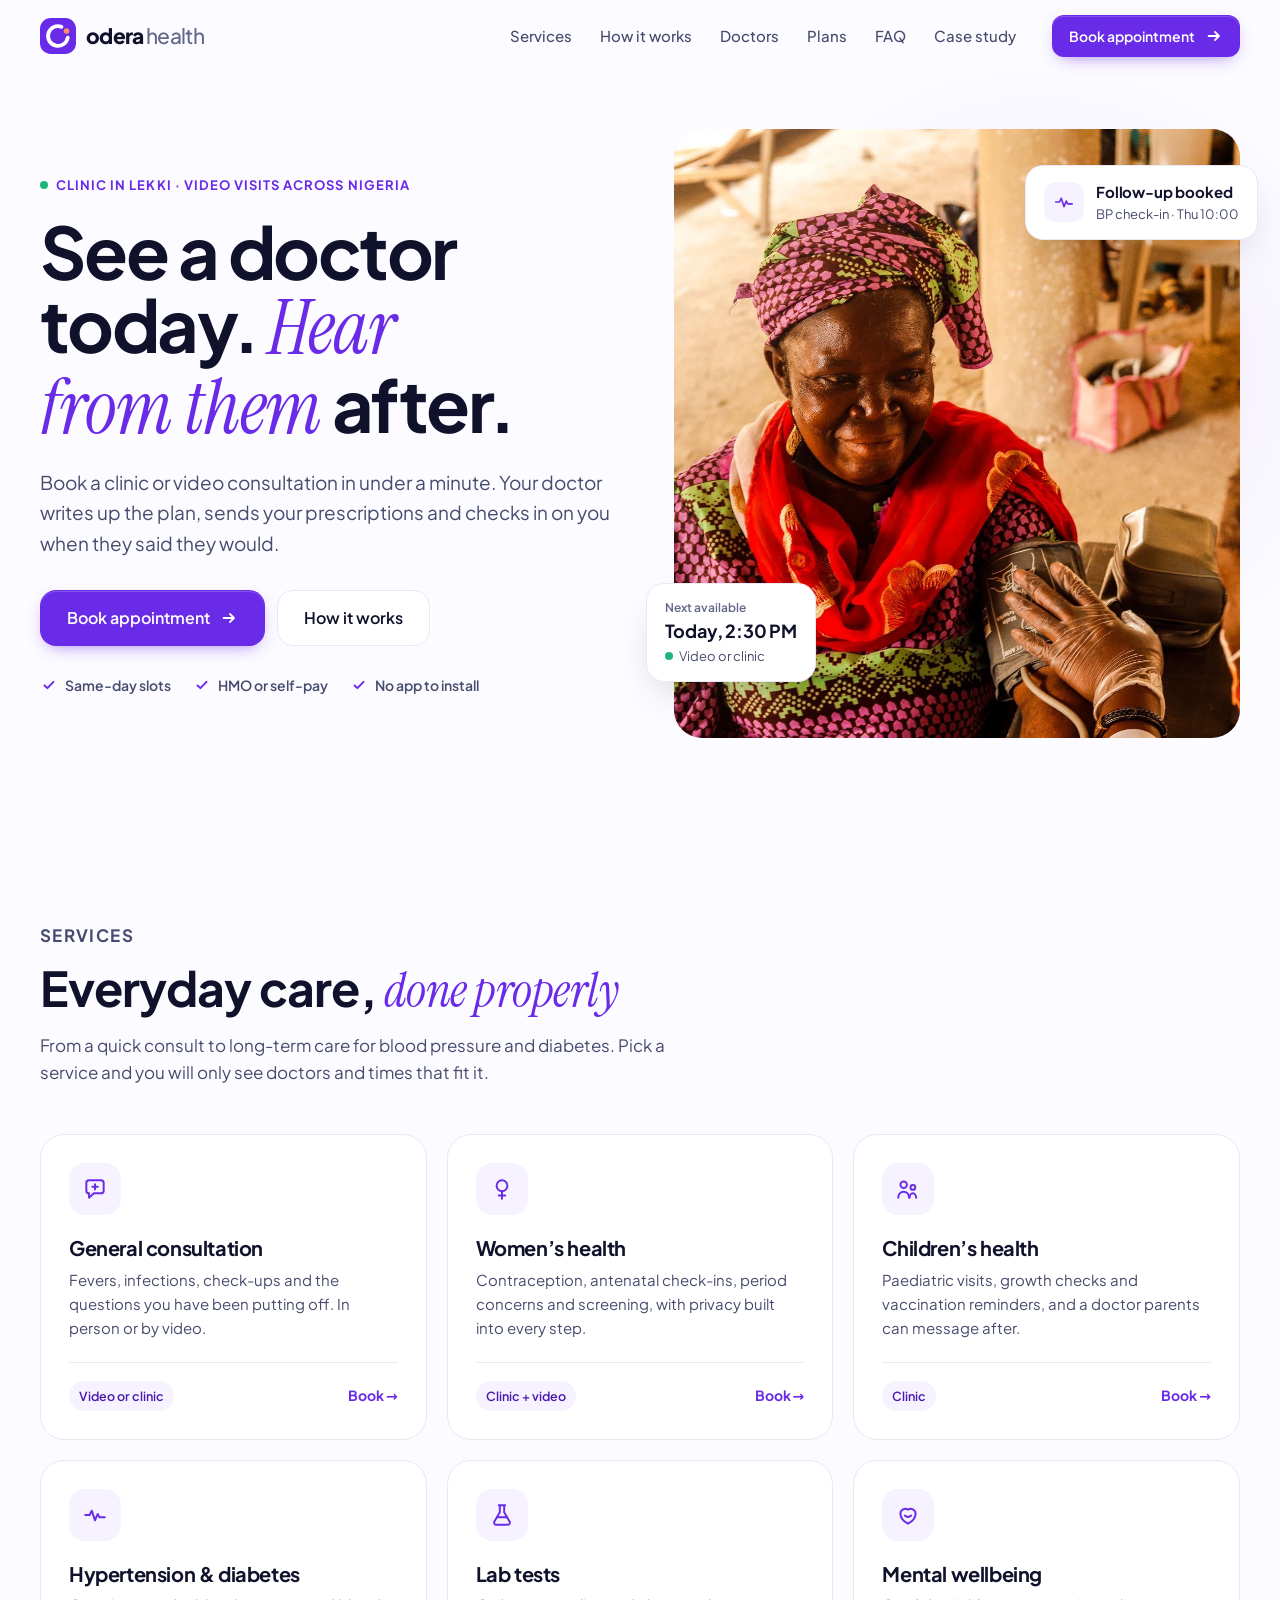
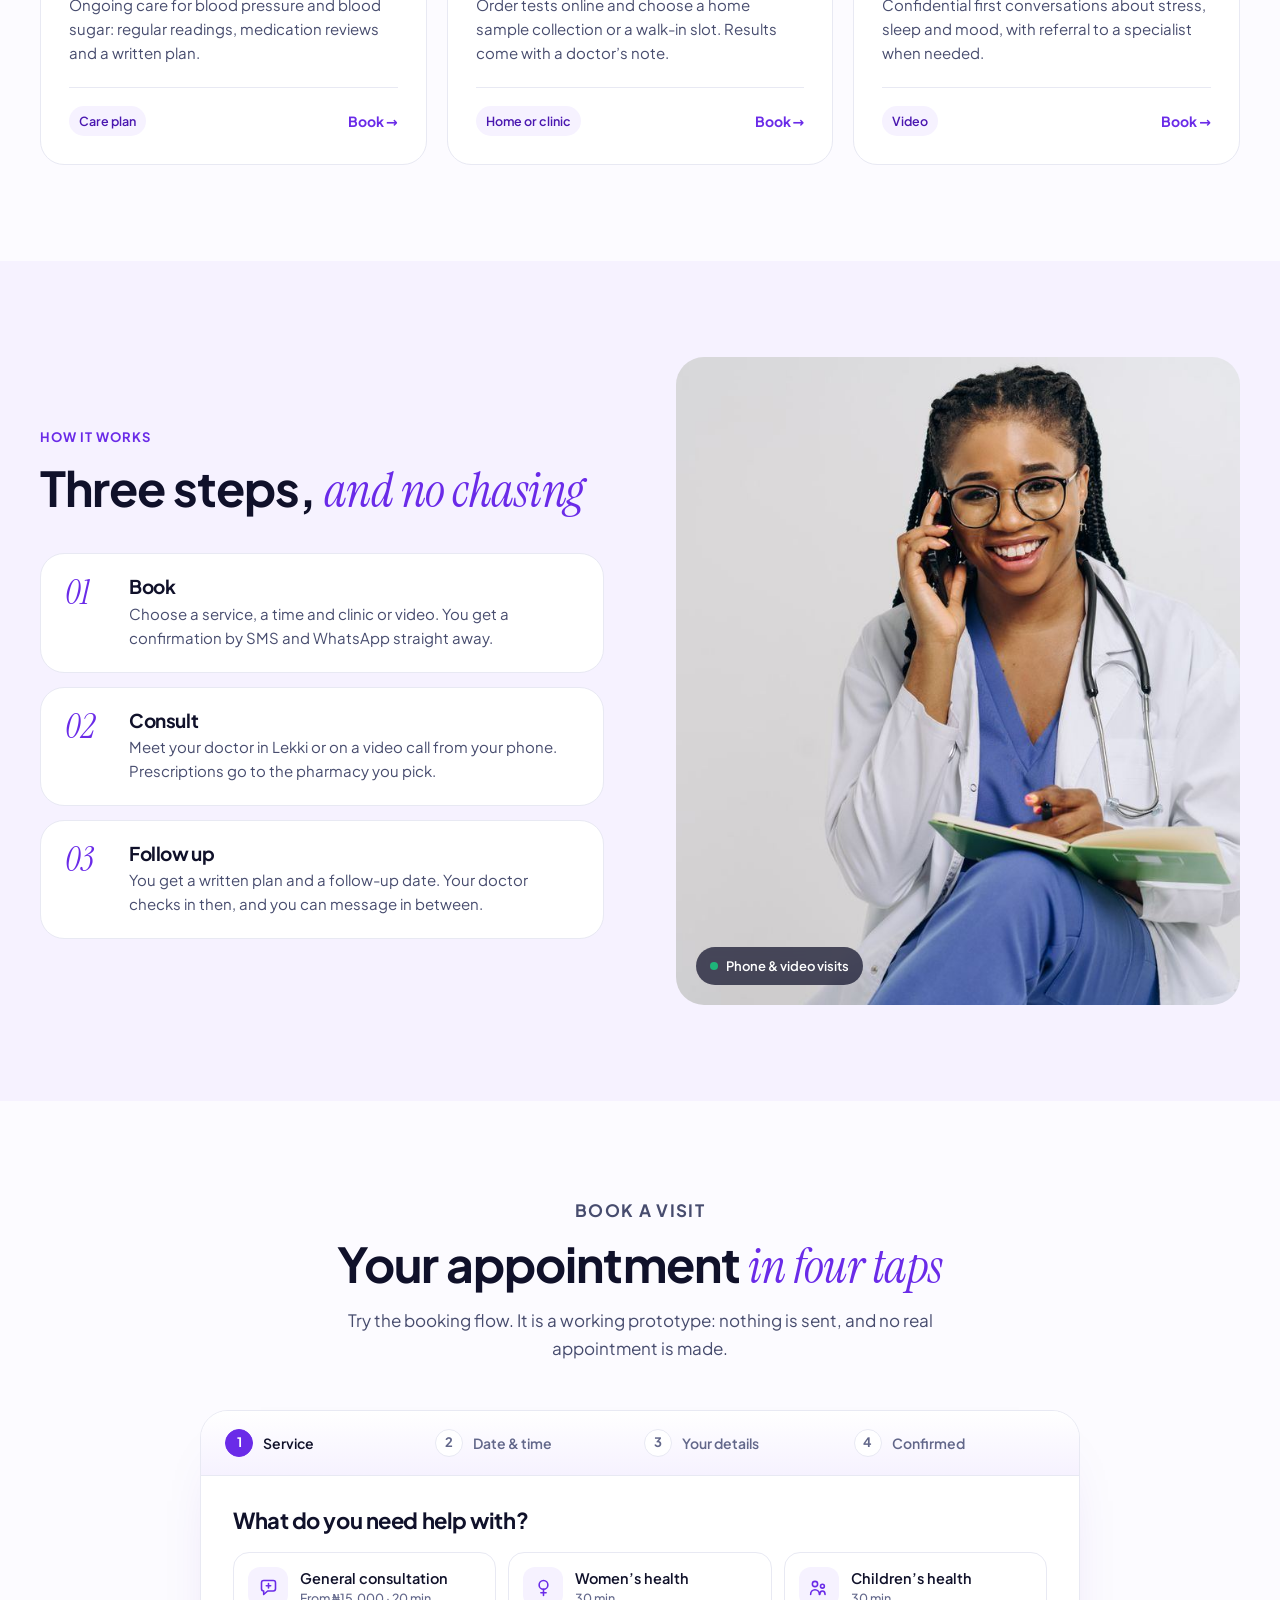
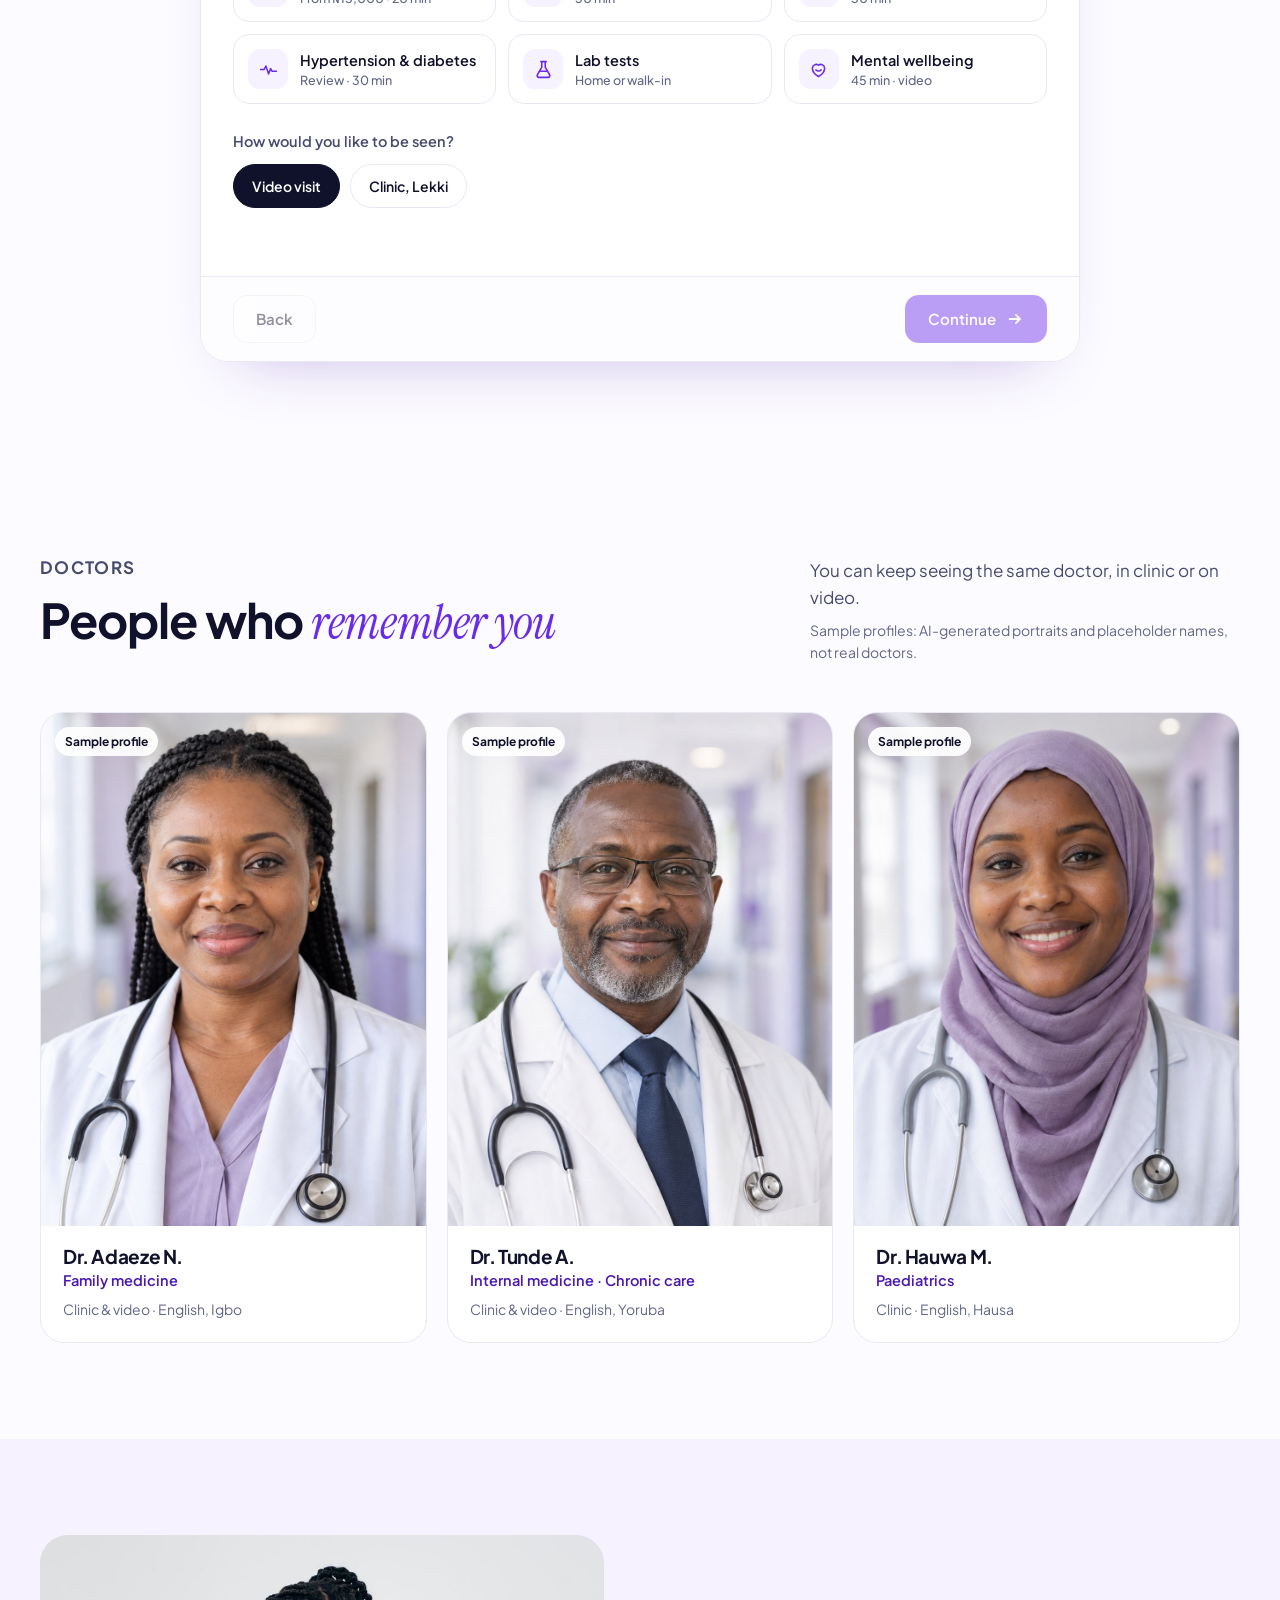
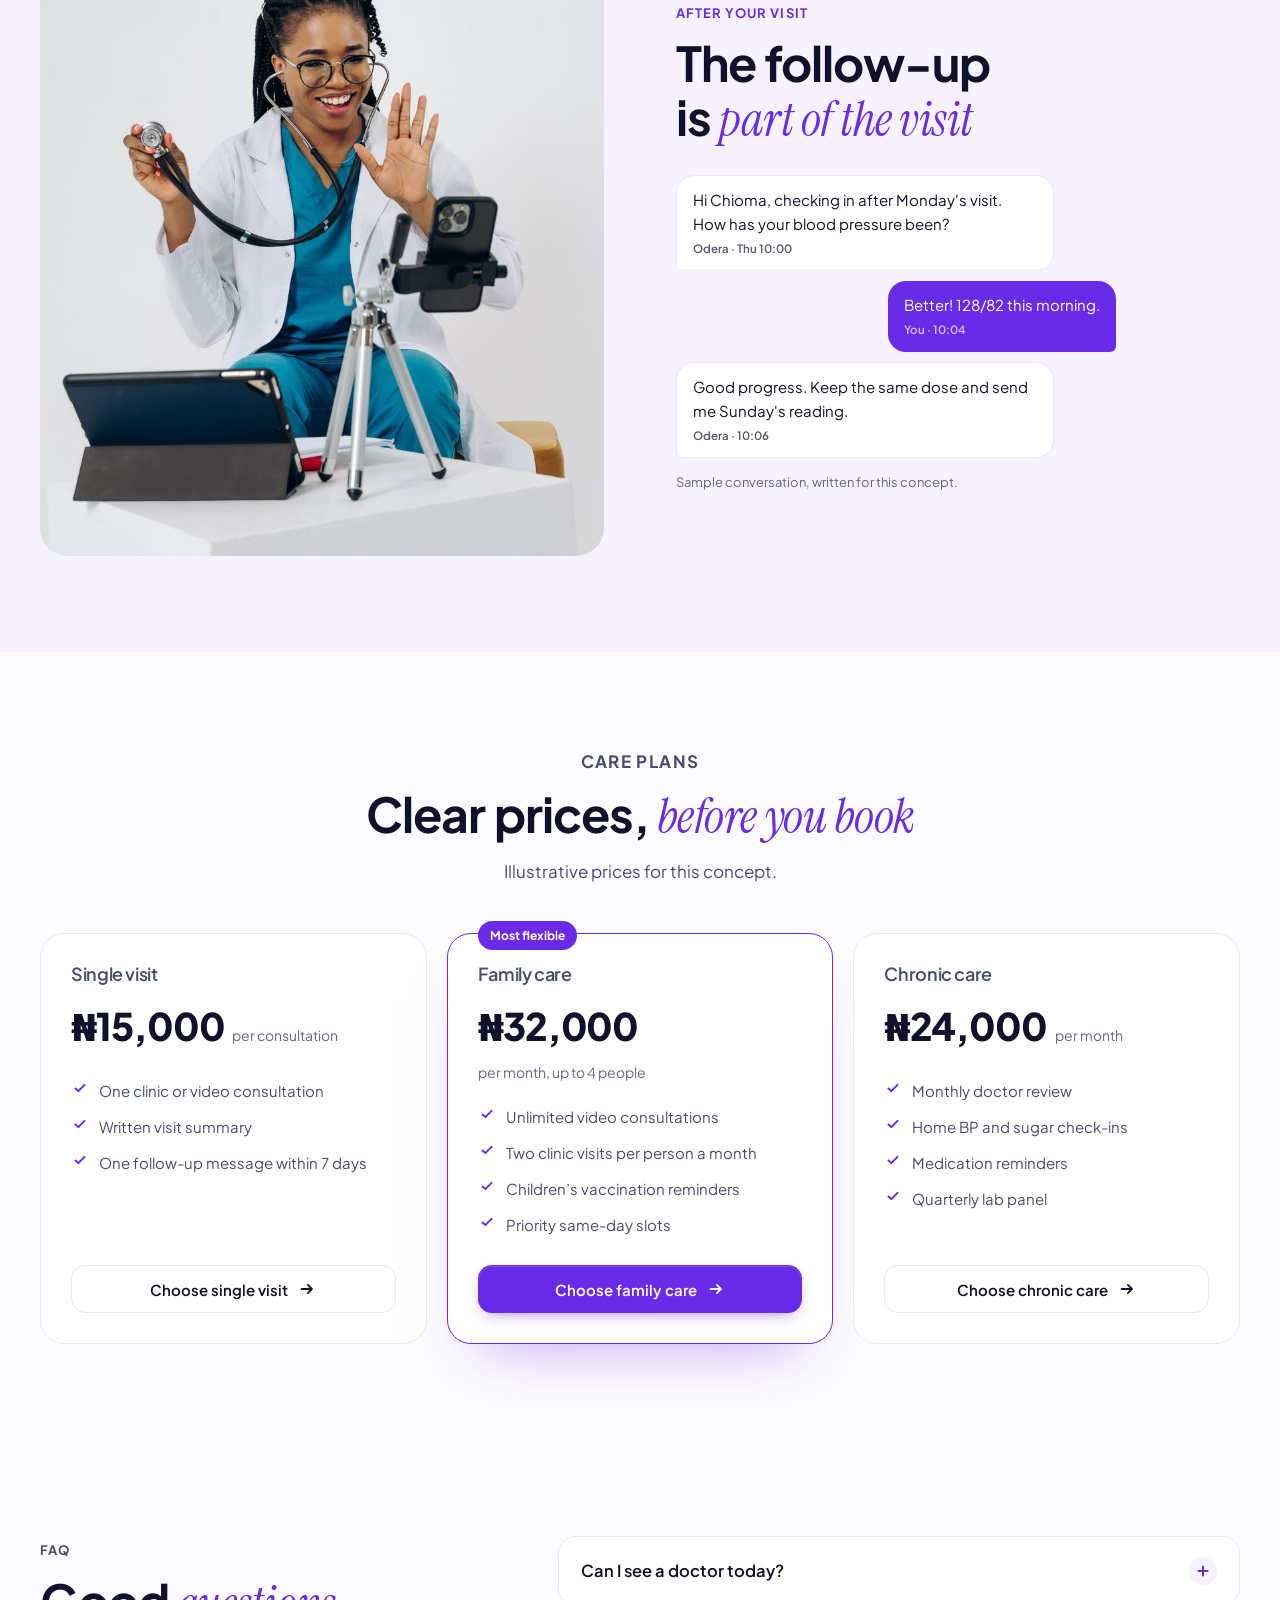
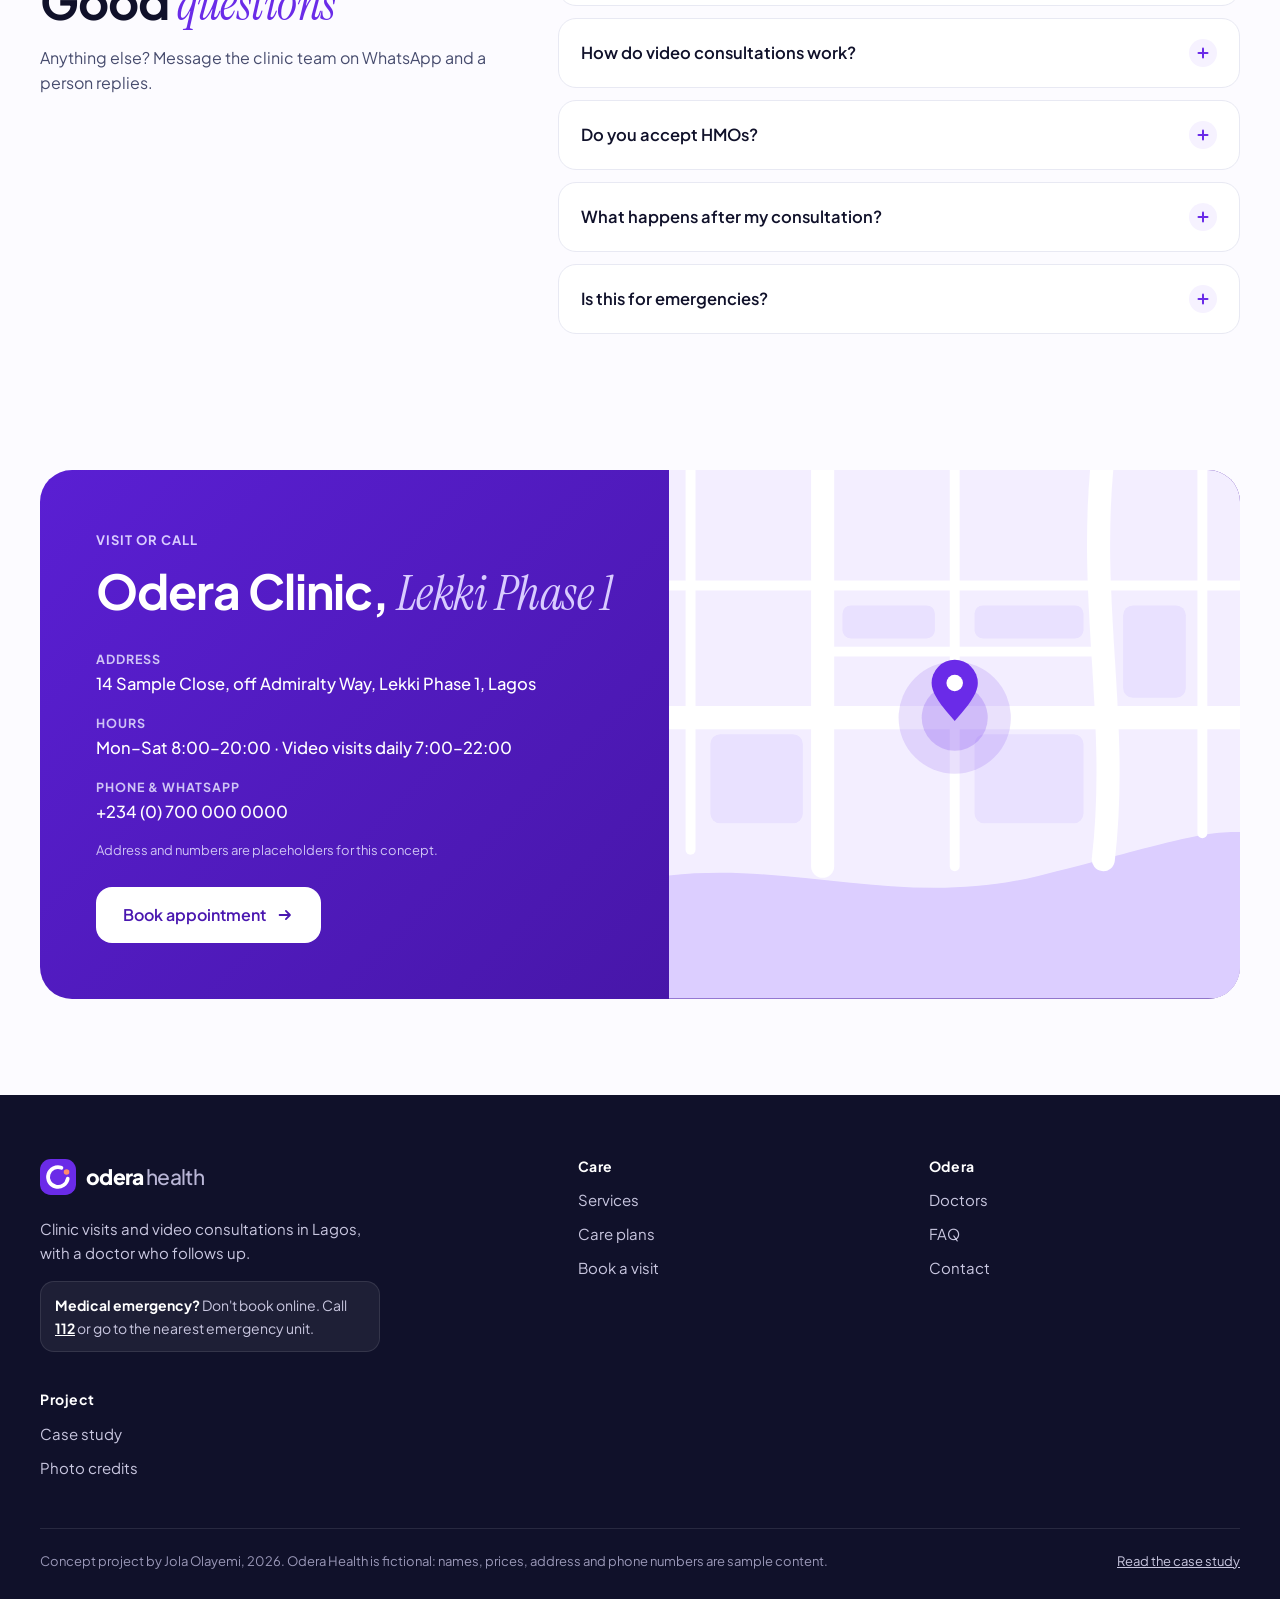
==== index.html @ 5d1dc77e "Add Odera Health concept site and case study" ====
<!doctype html>
<html lang="en-NG">
<head>
<meta charset="utf-8">
<meta name="viewport" content="width=device-width, initial-scale=1">
<title>Odera Health · Clinic and video care in Lagos · Concept by Jola Olayemi</title>
<meta name="description" content="Odera Health is a concept website by Jola Olayemi: a Lagos clinic and telehealth service with online booking, care plans and follow-up.">
<meta name="theme-color" content="#6A2BE8">
<link rel="icon" href="favicon.svg" type="image/svg+xml">
<link rel="preload" href="assets/fonts/PlusJakartaSans-normal-400_800.woff2" as="font" type="font/woff2" crossorigin>
<link rel="stylesheet" href="assets/styles.css?v=5">
<script src="assets/app.js?v=3"></script>
</head>
<body>
<a class="skip" href="#main">Skip to content</a>
<header class="site-header" id="top">
  <div class="wrap nav">
    <a class="brand " href="index.html#top" aria-label="Odera Health home"><svg class="mark" viewBox="0 0 40 40" aria-hidden="true"><rect width="40" height="40" rx="12" fill="#6A2BE8"/><path d="M23.8 9.7A11 11 0 1 0 30.8 21.9" fill="none" stroke="#fff" stroke-width="4.2" stroke-linecap="round"/><circle cx="29.5" cy="14.4" r="3.1" fill="#FF8A6B"/></svg><span class="word">odera<span>health</span></span></a>
    <nav aria-label="Main">
      <ul class="nav-links" id="navLinks">
        <li><a href="index.html#services">Services</a></li>
        <li><a href="index.html#how">How it works</a></li>
        <li><a href="index.html#team">Doctors</a></li>
        <li><a href="index.html#plans">Plans</a></li>
        <li><a href="index.html#faq">FAQ</a></li>
        <li><a href="case-study.html">Case study</a></li>
      </ul>
    </nav>
    <a class="btn btn-primary btn-sm nav-cta" href="index.html#book"><span>Book appointment</span><svg class="arr" viewBox="0 0 20 20" aria-hidden="true"><path d="M4 10h11m-4-4.5L15.5 10 11 14.5" fill="none" stroke="currentColor" stroke-width="2" stroke-linecap="round" stroke-linejoin="round"/></svg></a>
    <button class="menu-btn" id="menuBtn" aria-expanded="false" aria-controls="navLinks" aria-label="Open menu"><span></span><span></span></button>
  </div>
</header>
<main id="main">
<section class="hero">
  <div class="wrap hero-grid">
    <div class="hero-copy">
      <p class="eyebrow reveal"><span class="pulse" aria-hidden="true"></span> Clinic in Lekki · Video visits across Nigeria</p>
      <h1 class="reveal" style="--d:80ms">See a doctor today. <em>Hear from them</em> after.</h1>
      <p class="lede reveal" style="--d:160ms">Book a clinic or video consultation in under a minute. Your doctor writes up the plan, sends your prescriptions and checks in on you when they said they would.</p>
      <div class="hero-ctas reveal" style="--d:240ms">
        <a class="btn btn-primary btn-lg" href="#book"><span>Book appointment</span><svg class="arr" viewBox="0 0 20 20" aria-hidden="true"><path d="M4 10h11m-4-4.5L15.5 10 11 14.5" fill="none" stroke="currentColor" stroke-width="2" stroke-linecap="round" stroke-linejoin="round"/></svg></a>
        <a class="btn btn-ghost btn-lg" href="#how"><span>How it works</span></a>
      </div>
      <ul class="hero-points reveal" style="--d:320ms">
        <li><svg viewBox="0 0 20 20" aria-hidden="true"><path d="M5 10.5l3.2 3L15 6.5" fill="none" stroke="currentColor" stroke-width="2.2" stroke-linecap="round" stroke-linejoin="round"/></svg>Same-day slots</li><li><svg viewBox="0 0 20 20" aria-hidden="true"><path d="M5 10.5l3.2 3L15 6.5" fill="none" stroke="currentColor" stroke-width="2.2" stroke-linecap="round" stroke-linejoin="round"/></svg>HMO or self-pay</li><li><svg viewBox="0 0 20 20" aria-hidden="true"><path d="M5 10.5l3.2 3L15 6.5" fill="none" stroke="currentColor" stroke-width="2.2" stroke-linecap="round" stroke-linejoin="round"/></svg>No app to install</li>
      </ul>
    </div>
    <div class="hero-media reveal" style="--d:120ms">
      <div class="hero-photo"><img src="assets/img/hero.jpg" alt="A doctor measuring an older woman's blood pressure at a clinic" width="1800" height="1198" fetchpriority="high"></div>
      <div class="float-card fc-slot" aria-hidden="true">
        <p class="fc-label">Next available</p>
        <p class="fc-title">Today, 2:30 PM</p>
        <p class="fc-sub"><span class="live"></span>Video or clinic</p>
      </div>
      <div class="float-card fc-follow" aria-hidden="true">
        <div class="fc-ic"><svg class="ic" viewBox="0 0 24 24" aria-hidden="true"><g fill="none" stroke="currentColor" stroke-width="1.8" stroke-linecap="round" stroke-linejoin="round"><path d="M3 12h4l2-4 3 9 2.5-6 1.5 3H21"/></g></svg></div>
        <div><p class="fc-title sm">Follow-up booked</p><p class="fc-sub">BP check-in · Thu 10:00</p></div>
      </div>
    </div>
  </div>
</section>

<section class="section" id="services" aria-labelledby="svc-h">
  <div class="wrap">
    <div class="sec-head">
      <p class="eyebrow reveal">Services</p>
      <h2 id="svc-h" class="reveal">Everyday care, <em>done properly</em></h2>
      <p class="reveal">From a quick consult to long-term care for blood pressure and diabetes. Pick a service and you will only see doctors and times that fit it.</p>
    </div>
    <div class="svc-grid"><article class="svc reveal" style="--d:0ms">
  <div class="svc-ic"><svg class="ic" viewBox="0 0 24 24" aria-hidden="true"><g fill="none" stroke="currentColor" stroke-width="1.8" stroke-linecap="round" stroke-linejoin="round"><path d="M4 6.5A2.5 2.5 0 0 1 6.5 4h11A2.5 2.5 0 0 1 20 6.5v7a2.5 2.5 0 0 1-2.5 2.5H11l-4.5 4v-4h0A2.5 2.5 0 0 1 4 13.5z"/><path d="M12 7.5v5M9.5 10h5"/></g></svg></div>
  <h3>General consultation</h3><p>Fevers, infections, check-ups and the questions you have been putting off. In person or by video.</p>
  <div class="svc-foot"><span class="chip">Video or clinic</span><a href="#book" class="svc-link" data-service="General consultation">Book <span aria-hidden="true">→</span></a></div>
</article>
<article class="svc reveal" style="--d:60ms">
  <div class="svc-ic"><svg class="ic" viewBox="0 0 24 24" aria-hidden="true"><g fill="none" stroke="currentColor" stroke-width="1.8" stroke-linecap="round" stroke-linejoin="round"><circle cx="12" cy="9" r="5"/><path d="M12 14v7M9 18h6"/></g></svg></div>
  <h3>Women’s health</h3><p>Contraception, antenatal check-ins, period concerns and screening, with privacy built into every step.</p>
  <div class="svc-foot"><span class="chip">Clinic + video</span><a href="#book" class="svc-link" data-service="Women’s health">Book <span aria-hidden="true">→</span></a></div>
</article>
<article class="svc reveal" style="--d:120ms">
  <div class="svc-ic"><svg class="ic" viewBox="0 0 24 24" aria-hidden="true"><g fill="none" stroke="currentColor" stroke-width="1.8" stroke-linecap="round" stroke-linejoin="round"><circle cx="8" cy="8" r="3"/><circle cx="16.5" cy="10.5" r="2.2"/><path d="M3 20c0-3 2.2-5.5 5-5.5s5 2.5 5 5.5M13.5 20c0-2.2 1.3-4 3-4s3 1.8 3 4"/></g></svg></div>
  <h3>Children’s health</h3><p>Paediatric visits, growth checks and vaccination reminders, and a doctor parents can message after.</p>
  <div class="svc-foot"><span class="chip">Clinic</span><a href="#book" class="svc-link" data-service="Children’s health">Book <span aria-hidden="true">→</span></a></div>
</article>
<article class="svc reveal" style="--d:180ms">
  <div class="svc-ic"><svg class="ic" viewBox="0 0 24 24" aria-hidden="true"><g fill="none" stroke="currentColor" stroke-width="1.8" stroke-linecap="round" stroke-linejoin="round"><path d="M3 12h4l2-4 3 9 2.5-6 1.5 3H21"/></g></svg></div>
  <h3>Hypertension & diabetes</h3><p>Ongoing care for blood pressure and blood sugar: regular readings, medication reviews and a written plan.</p>
  <div class="svc-foot"><span class="chip">Care plan</span><a href="#book" class="svc-link" data-service="Hypertension & diabetes">Book <span aria-hidden="true">→</span></a></div>
</article>
<article class="svc reveal" style="--d:240ms">
  <div class="svc-ic"><svg class="ic" viewBox="0 0 24 24" aria-hidden="true"><g fill="none" stroke="currentColor" stroke-width="1.8" stroke-linecap="round" stroke-linejoin="round"><path d="M9 3h6M10 3v6.5L5 18a2 2 0 0 0 1.8 3h10.4A2 2 0 0 0 19 18l-5-8.5V3"/><path d="M7.5 14h9"/></g></svg></div>
  <h3>Lab tests</h3><p>Order tests online and choose a home sample collection or a walk-in slot. Results come with a doctor’s note.</p>
  <div class="svc-foot"><span class="chip">Home or clinic</span><a href="#book" class="svc-link" data-service="Lab tests">Book <span aria-hidden="true">→</span></a></div>
</article>
<article class="svc reveal" style="--d:300ms">
  <div class="svc-ic"><svg class="ic" viewBox="0 0 24 24" aria-hidden="true"><g fill="none" stroke="currentColor" stroke-width="1.8" stroke-linecap="round" stroke-linejoin="round"><path d="M12 20c-4.5-2.5-7-6-7-9.5A4.5 4.5 0 0 1 12 7a4.5 4.5 0 0 1 7 3.5c0 3.5-2.5 7-7 9.5z"/><path d="M9 12.5c1 .9 2 1.3 3 1.3s2-.4 3-1.3"/></g></svg></div>
  <h3>Mental wellbeing</h3><p>Confidential first conversations about stress, sleep and mood, with referral to a specialist when needed.</p>
  <div class="svc-foot"><span class="chip">Video</span><a href="#book" class="svc-link" data-service="Mental wellbeing">Book <span aria-hidden="true">→</span></a></div>
</article></div>
  </div>
</section>

<section class="section how" id="how" aria-labelledby="how-h">
  <div class="wrap how-grid">
    <div class="how-copy">
      <p class="eyebrow reveal">How it works</p>
      <h2 id="how-h" class="reveal">Three steps, <em>and no chasing</em></h2>
      <ol class="steps">
        <li class="step reveal"><span class="num">01</span><div><h3>Book</h3><p>Choose a service, a time and clinic or video. You get a confirmation by SMS and WhatsApp straight away.</p></div></li>
        <li class="step reveal" style="--d:80ms"><span class="num">02</span><div><h3>Consult</h3><p>Meet your doctor in Lekki or on a video call from your phone. Prescriptions go to the pharmacy you pick.</p></div></li>
        <li class="step reveal" style="--d:160ms"><span class="num">03</span><div><h3>Follow up</h3><p>You get a written plan and a follow-up date. Your doctor checks in then, and you can message in between.</p></div></li>
      </ol>
    </div>
    <div class="how-media reveal">
      <img src="assets/img/tele.jpg" alt="A smiling doctor in a white coat talking on her phone" loading="lazy" width="1200" height="800">
      <div class="call-chip" aria-hidden="true"><span class="live"></span> Phone &amp; video visits</div>
    </div>
  </div>
</section>

<section class="section" id="book" aria-labelledby="book-h">
  <div class="wrap">
    <div class="sec-head center">
      <p class="eyebrow reveal">Book a visit</p>
      <h2 id="book-h" class="reveal">Your appointment <em>in four taps</em></h2>
      <p class="reveal">Try the booking flow. It is a working prototype: nothing is sent, and no real appointment is made.</p>
    </div>
    <div class="booker reveal" id="booker">
      <ol class="bk-progress" aria-label="Booking steps">
        <li class="on" data-p="1"><span>1</span><b>Service</b></li>
        <li data-p="2"><span>2</span><b>Date &amp; time</b></li>
        <li data-p="3"><span>3</span><b>Your details</b></li>
        <li data-p="4"><span>4</span><b>Confirmed</b></li>
      </ol>
      <div class="bk-body">
        <div class="bk-step on" data-step="1">
          <h3 class="bk-title">What do you need help with?</h3>
          <div class="opt-grid" role="radiogroup" aria-label="Service" id="svcOpts"></div>
          <fieldset class="mode">
            <legend>How would you like to be seen?</legend>
            <label class="seg"><input type="radio" name="mode" value="Video visit" checked><span>Video visit</span></label>
            <label class="seg"><input type="radio" name="mode" value="Clinic visit, Lekki"><span>Clinic, Lekki</span></label>
          </fieldset>
        </div>
        <div class="bk-step" data-step="2">
          <h3 class="bk-title">Pick a day and time</h3>
          <div class="days" id="days" role="radiogroup" aria-label="Day"></div>
          <div class="slots-wrap"><p class="slot-label">Morning</p><div class="slots" id="slotsAm" role="radiogroup" aria-label="Morning times"></div>
          <p class="slot-label">Afternoon</p><div class="slots" id="slotsPm" role="radiogroup" aria-label="Afternoon times"></div></div>
        </div>
        <div class="bk-step" data-step="3">
          <h3 class="bk-title">A few details</h3>
          <form class="details" id="details" novalidate>
            <div class="field"><label for="fName">Full name</label><input id="fName" name="name" autocomplete="name" placeholder="e.g. Chioma Bello" required></div>
            <div class="field"><label for="fPhone">Phone (for SMS / WhatsApp)</label><input id="fPhone" name="phone" inputmode="tel" autocomplete="tel" placeholder="080X XXX XXXX" required></div>
            <div class="field"><label for="fPay">Payment</label><select id="fPay" name="pay"><option>Pay myself</option><option>HMO</option><option>Odera care plan</option></select></div>
            <div class="field full"><label for="fNote">What's going on? <span class="optl">(optional)</span></label><textarea id="fNote" name="note" rows="3" placeholder="A sentence or two helps your doctor prepare."></textarea></div>
            <p class="form-err" id="formErr" role="alert"></p>
          </form>
        </div>
        <div class="bk-step" data-step="4">
          <div class="done">
            <div class="done-ic" aria-hidden="true"><svg viewBox="0 0 20 20" aria-hidden="true"><path d="M5 10.5l3.2 3L15 6.5" fill="none" stroke="currentColor" stroke-width="2.2" stroke-linecap="round" stroke-linejoin="round"/></svg></div>
            <h3 class="bk-title">You're booked, <span id="cName">friend</span></h3>
            <p class="done-sub">Demo only: this is the screen a patient would see. No booking was made.</p>
            <dl class="summary">
              <div><dt>Service</dt><dd id="sSvc"></dd></div>
              <div><dt>When</dt><dd id="sWhen"></dd></div>
              <div><dt>Where</dt><dd id="sMode"></dd></div>
              <div><dt>Reference</dt><dd id="sRef"></dd></div>
            </dl>
            <p class="done-note">A confirmation and reminder would go to <b id="sPhone"></b>. Your doctor follows up after the visit.</p>
          </div>
        </div>
      </div>
      <div class="bk-nav">
        <button class="btn btn-ghost" id="bkBack" type="button" disabled><span>Back</span></button>
        <p class="bk-sum" id="bkSum" aria-live="polite"></p>
        <button class="btn btn-primary" id="bkNext" type="button" disabled><span>Continue</span><svg class="arr" viewBox="0 0 20 20" aria-hidden="true"><path d="M4 10h11m-4-4.5L15.5 10 11 14.5" fill="none" stroke="currentColor" stroke-width="2" stroke-linecap="round" stroke-linejoin="round"/></svg></button>
      </div>
    </div>
  </div>
</section>

<section class="section" id="team" aria-labelledby="team-h">
  <div class="wrap">
    <div class="sec-head split">
      <div><p class="eyebrow reveal">Doctors</p><h2 id="team-h" class="reveal">People who <em>remember you</em></h2></div>
      <p class="reveal">You can keep seeing the same doctor, in clinic or on video. <span class="note">Sample profiles: AI-generated portraits and placeholder names, not real doctors.</span></p>
    </div>
    <div class="team-grid"><article class="doc reveal" style="--d:0ms">
  <div class="doc-photo"><img src="assets/img/dr-1.jpg?v=2" alt="Portrait of a doctor (AI-generated, sample profile)" loading="lazy" width="900" height="1165" style="object-position:50% 20%"><span class="sample-tag">Sample profile</span></div>
  <div class="doc-body"><h3>Dr. Adaeze N.</h3><p class="role">Family medicine</p><p class="meta">Clinic & video · English, Igbo</p></div>
</article>
<article class="doc reveal" style="--d:80ms">
  <div class="doc-photo"><img src="assets/img/dr-2.jpg?v=2" alt="Portrait of a doctor (AI-generated, sample profile)" loading="lazy" width="900" height="1350" style="object-position:50% 18%"><span class="sample-tag">Sample profile</span></div>
  <div class="doc-body"><h3>Dr. Tunde A.</h3><p class="role">Internal medicine · Chronic care</p><p class="meta">Clinic & video · English, Yoruba</p></div>
</article>
<article class="doc reveal" style="--d:160ms">
  <div class="doc-photo"><img src="assets/img/dr-3.jpg?v=2" alt="Portrait of a doctor (AI-generated, sample profile)" loading="lazy" width="900" height="1125" style="object-position:50% 22%"><span class="sample-tag">Sample profile</span></div>
  <div class="doc-body"><h3>Dr. Hauwa M.</h3><p class="role">Paediatrics</p><p class="meta">Clinic · English, Hausa</p></div>
</article></div>
  </div>
</section>

<section class="section follow" aria-labelledby="fol-h">
  <div class="wrap follow-grid">
    <div class="follow-media reveal"><img src="assets/img/followup.jpg" alt="A smiling doctor waving to a patient on a video call from her phone" loading="lazy" width="1400" height="933"></div>
    <div class="follow-copy">
      <p class="eyebrow reveal">After your visit</p>
      <h2 id="fol-h" class="reveal">The follow-up is <em>part of the visit</em></h2>
      <div class="msg-stack reveal" aria-label="Example follow-up messages (sample)">
        <div class="msg in"><p>Hi Chioma, checking in after Monday's visit. How has your blood pressure been?</p><span>Odera · Thu 10:00</span></div>
        <div class="msg out"><p>Better! 128/82 this morning.</p><span>You · 10:04</span></div>
        <div class="msg in"><p>Good progress. Keep the same dose and send me Sunday's reading.</p><span>Odera · 10:06</span></div>
      </div>
      <p class="tiny">Sample conversation, written for this concept.</p>
    </div>
  </div>
</section>

<section class="section" id="plans" aria-labelledby="plan-h">
  <div class="wrap">
    <div class="sec-head center">
      <p class="eyebrow reveal">Care plans</p>
      <h2 id="plan-h" class="reveal">Clear prices, <em>before you book</em></h2>
      <p class="reveal">Illustrative prices for this concept.</p>
    </div>
    <div class="plan-grid"><article class="plan reveal " style="--d:0ms">
  
  <h3>Single visit</h3><p class="price"><span>₦15,000</span> <small>per consultation</small></p>
  <ul><li><svg viewBox="0 0 20 20" aria-hidden="true"><path d="M5 10.5l3.2 3L15 6.5" fill="none" stroke="currentColor" stroke-width="2.2" stroke-linecap="round" stroke-linejoin="round"/></svg><span>One clinic or video consultation</span></li><li><svg viewBox="0 0 20 20" aria-hidden="true"><path d="M5 10.5l3.2 3L15 6.5" fill="none" stroke="currentColor" stroke-width="2.2" stroke-linecap="round" stroke-linejoin="round"/></svg><span>Written visit summary</span></li><li><svg viewBox="0 0 20 20" aria-hidden="true"><path d="M5 10.5l3.2 3L15 6.5" fill="none" stroke="currentColor" stroke-width="2.2" stroke-linecap="round" stroke-linejoin="round"/></svg><span>One follow-up message within 7 days</span></li></ul>
  <a class="btn btn-ghost btn-block" href="#book"><span>Choose single visit</span><svg class="arr" viewBox="0 0 20 20" aria-hidden="true"><path d="M4 10h11m-4-4.5L15.5 10 11 14.5" fill="none" stroke="currentColor" stroke-width="2" stroke-linecap="round" stroke-linejoin="round"/></svg></a>
</article>
<article class="plan reveal featured" style="--d:80ms">
  <span class="plan-badge">Most flexible</span>
  <h3>Family care</h3><p class="price"><span>₦32,000</span> <small>per month, up to 4 people</small></p>
  <ul><li><svg viewBox="0 0 20 20" aria-hidden="true"><path d="M5 10.5l3.2 3L15 6.5" fill="none" stroke="currentColor" stroke-width="2.2" stroke-linecap="round" stroke-linejoin="round"/></svg><span>Unlimited video consultations</span></li><li><svg viewBox="0 0 20 20" aria-hidden="true"><path d="M5 10.5l3.2 3L15 6.5" fill="none" stroke="currentColor" stroke-width="2.2" stroke-linecap="round" stroke-linejoin="round"/></svg><span>Two clinic visits per person a month</span></li><li><svg viewBox="0 0 20 20" aria-hidden="true"><path d="M5 10.5l3.2 3L15 6.5" fill="none" stroke="currentColor" stroke-width="2.2" stroke-linecap="round" stroke-linejoin="round"/></svg><span>Children’s vaccination reminders</span></li><li><svg viewBox="0 0 20 20" aria-hidden="true"><path d="M5 10.5l3.2 3L15 6.5" fill="none" stroke="currentColor" stroke-width="2.2" stroke-linecap="round" stroke-linejoin="round"/></svg><span>Priority same-day slots</span></li></ul>
  <a class="btn btn-primary btn-block" href="#book"><span>Choose family care</span><svg class="arr" viewBox="0 0 20 20" aria-hidden="true"><path d="M4 10h11m-4-4.5L15.5 10 11 14.5" fill="none" stroke="currentColor" stroke-width="2" stroke-linecap="round" stroke-linejoin="round"/></svg></a>
</article>
<article class="plan reveal " style="--d:160ms">
  
  <h3>Chronic care</h3><p class="price"><span>₦24,000</span> <small>per month</small></p>
  <ul><li><svg viewBox="0 0 20 20" aria-hidden="true"><path d="M5 10.5l3.2 3L15 6.5" fill="none" stroke="currentColor" stroke-width="2.2" stroke-linecap="round" stroke-linejoin="round"/></svg><span>Monthly doctor review</span></li><li><svg viewBox="0 0 20 20" aria-hidden="true"><path d="M5 10.5l3.2 3L15 6.5" fill="none" stroke="currentColor" stroke-width="2.2" stroke-linecap="round" stroke-linejoin="round"/></svg><span>Home BP and sugar check-ins</span></li><li><svg viewBox="0 0 20 20" aria-hidden="true"><path d="M5 10.5l3.2 3L15 6.5" fill="none" stroke="currentColor" stroke-width="2.2" stroke-linecap="round" stroke-linejoin="round"/></svg><span>Medication reminders</span></li><li><svg viewBox="0 0 20 20" aria-hidden="true"><path d="M5 10.5l3.2 3L15 6.5" fill="none" stroke="currentColor" stroke-width="2.2" stroke-linecap="round" stroke-linejoin="round"/></svg><span>Quarterly lab panel</span></li></ul>
  <a class="btn btn-ghost btn-block" href="#book"><span>Choose chronic care</span><svg class="arr" viewBox="0 0 20 20" aria-hidden="true"><path d="M4 10h11m-4-4.5L15.5 10 11 14.5" fill="none" stroke="currentColor" stroke-width="2" stroke-linecap="round" stroke-linejoin="round"/></svg></a>
</article></div>
  </div>
</section>

<section class="section faq" id="faq" aria-labelledby="faq-h">
  <div class="wrap faq-grid">
    <div><p class="eyebrow reveal">FAQ</p><h2 id="faq-h" class="reveal">Good <em>questions</em></h2><p class="reveal">Anything else? Message the clinic team on WhatsApp and a person replies.</p></div>
    <div class="faq-list"><details class="faq-item reveal"><summary><span>Can I see a doctor today?</span><span class="pm" aria-hidden="true"></span></summary><div class="faq-a"><p>Same-day slots open every morning for both clinic and video visits. The booking calendar only shows times that are still free, so what you pick is what you get.</p></div></details>
<details class="faq-item reveal"><summary><span>How do video consultations work?</span><span class="pm" aria-hidden="true"></span></summary><div class="faq-a"><p>You get a secure link by SMS and WhatsApp before your visit. It opens in your phone’s browser, so there is no app to install. If your connection drops, the doctor calls you back on your phone.</p></div></details>
<details class="faq-item reveal"><summary><span>Do you accept HMOs?</span><span class="pm" aria-hidden="true"></span></summary><div class="faq-a"><p>Add your HMO and membership number when you book, and the clinic confirms your cover before the visit. You can always choose to pay yourself instead.</p></div></details>
<details class="faq-item reveal"><summary><span>What happens after my consultation?</span><span class="pm" aria-hidden="true"></span></summary><div class="faq-a"><p>You get a written summary, any prescriptions, and a follow-up date. Your doctor checks in on that date by message or call, and you can reply with questions in the meantime.</p></div></details>
<details class="faq-item reveal"><summary><span>Is this for emergencies?</span><span class="pm" aria-hidden="true"></span></summary><div class="faq-a"><p>No. For chest pain, severe bleeding, difficulty breathing or any emergency, call 112 or go straight to the nearest emergency unit.</p></div></details></div>
  </div>
</section>

<section class="section contact" id="contact" aria-labelledby="ct-h">
  <div class="wrap contact-card reveal">
    <div class="ct-copy">
      <p class="eyebrow light">Visit or call</p>
      <h2 id="ct-h">Odera Clinic, <em>Lekki&nbsp;Phase&nbsp;1</em></h2>
      <dl class="ct-list">
        <div><dt>Address</dt><dd>14 Sample Close, off Admiralty Way, Lekki Phase 1, Lagos</dd></div>
        <div><dt>Hours</dt><dd>Mon–Sat 8:00–20:00 · Video visits daily 7:00–22:00</dd></div>
        <div><dt>Phone &amp; WhatsApp</dt><dd>+234 (0) 700 000 0000</dd></div>
      </dl>
      <p class="tiny light">Address and numbers are placeholders for this concept.</p>
      <a class="btn btn-light btn-lg" href="#book"><span>Book appointment</span><svg class="arr" viewBox="0 0 20 20" aria-hidden="true"><path d="M4 10h11m-4-4.5L15.5 10 11 14.5" fill="none" stroke="currentColor" stroke-width="2" stroke-linecap="round" stroke-linejoin="round"/></svg></a>
    </div>
    <div class="ct-map" aria-hidden="true">
      <svg viewBox="0 0 400 320" preserveAspectRatio="xMidYMid slice">
        <rect width="400" height="320" fill="#F3EEFF"/>
        <path d="M0 250 C90 230 160 268 250 246 S360 212 400 224 V320 H0z" fill="#DCCEFF"/>
        <g stroke="#fff" stroke-width="14" fill="none" stroke-linecap="round"><path d="M-10 150 H410"/><path d="M120 -10 V240"/><path d="M290 -10 C280 80 300 150 290 236"/></g>
        <g stroke="#fff" stroke-width="6" fill="none" stroke-linecap="round"><path d="M-10 70 H410"/><path d="M40 -10 V230"/><path d="M200 -10 V240"/><path d="M350 -10 V220"/><path d="M120 110 H290"/></g>
        <g fill="#E9E1FF"><rect x="132" y="82" width="56" height="20" rx="5"/><rect x="212" y="82" width="66" height="20" rx="5"/><rect x="52" y="160" width="56" height="54" rx="6"/><rect x="212" y="160" width="66" height="54" rx="6"/><rect x="302" y="82" width="38" height="56" rx="6"/></g>
        <circle cx="200" cy="150" r="34" fill="#6A2BE8" opacity=".14"/><circle cx="200" cy="150" r="20" fill="#6A2BE8" opacity=".2"/>
        <path d="M200 152c-9-10-14-17-14-23a14 14 0 0 1 28 0c0 6-5 13-14 23z" fill="#6A2BE8"/><circle cx="200" cy="129" r="5" fill="#fff"/>
      </svg>
    </div>
  </div>
</section>
</main>
<footer class="site-footer">
  <div class="wrap foot-grid">
    <div class="foot-brand"><a class="brand on-dark" href="index.html#top" aria-label="Odera Health home"><svg class="mark" viewBox="0 0 40 40" aria-hidden="true"><rect width="40" height="40" rx="12" fill="#6A2BE8"/><path d="M23.8 9.7A11 11 0 1 0 30.8 21.9" fill="none" stroke="#fff" stroke-width="4.2" stroke-linecap="round"/><circle cx="29.5" cy="14.4" r="3.1" fill="#FF8A6B"/></svg><span class="word">odera<span>health</span></span></a>
      <p>Clinic visits and video consultations in Lagos, with a doctor who follows up.</p>
      <p class="emergency"><strong>Medical emergency?</strong> Don't book online. Call <a href="tel:112">112</a> or go to the nearest emergency unit.</p>
    </div>
    <div><h3>Care</h3><ul><li><a href="index.html#services">Services</a></li><li><a href="index.html#plans">Care plans</a></li><li><a href="index.html#book">Book a visit</a></li></ul></div>
    <div><h3>Odera</h3><ul><li><a href="index.html#team">Doctors</a></li><li><a href="index.html#faq">FAQ</a></li><li><a href="index.html#contact">Contact</a></li></ul></div>
    <div><h3>Project</h3><ul><li><a href="case-study.html">Case study</a></li><li><a href="case-study.html#credits">Photo credits</a></li></ul></div>
  </div>
  <div class="wrap foot-bottom">
    <p>Concept project by Jola Olayemi, 2026. Odera Health is fictional: names, prices, address and phone numbers are sample content.</p>
    <p><a href="case-study.html">Read the case study</a></p>
  </div>
</footer>
</body>
</html>
---- assets/styles.css ----
@font-face{font-family:'Instrument Serif';font-style:italic;font-weight:400;font-display:swap;src:url(fonts/InstrumentSerif-italic-400.woff2) format('woff2');}
@font-face{font-family:'Instrument Serif';font-style:normal;font-weight:400;font-display:swap;src:url(fonts/InstrumentSerif-normal-400.woff2) format('woff2');}
@font-face{font-family:'Plus Jakarta Sans';font-style:normal;font-weight:400 800;font-display:swap;src:url(fonts/PlusJakartaSans-normal-400_800.woff2) format('woff2');}

:root{
  --v:#6A2BE8; --v-600:#5A1FD3; --v-700:#4A17B0; --v-050:#F6F2FF; --v-100:#EEE7FF; --v-200:#DCCEFF;
  --coral:#FF8A6B; --ink:#10112A; --slate:#474C6E; --muted:#62678A; --line:#E8E9F3; --bg:#FCFBFF; --card:#fff;
  --r:16px; --r-lg:24px; --sh:0 1px 2px rgba(16,17,42,.04),0 8px 24px -12px rgba(16,17,42,.12);
  --sans:'Plus Jakarta Sans',system-ui,-apple-system,'Segoe UI',sans-serif; --serif:'Instrument Serif',Georgia,serif;
  --ease:cubic-bezier(.2,.7,.2,1);
}
*,*::before,*::after{box-sizing:border-box}
html{scroll-behavior:smooth;-webkit-text-size-adjust:100%}
body{margin:0;font-family:var(--sans);color:var(--ink);background:var(--bg);font-size:16px;line-height:1.6;-webkit-font-smoothing:antialiased;overflow-x:hidden}
img{max-width:100%;display:block}
a{color:inherit}
h1,h2,h3{line-height:1.12;letter-spacing:-.02em;margin:0;font-weight:700;text-wrap:balance}
h2{font-size:clamp(30px,4.2vw,48px)}
em{font-family:var(--serif);font-style:italic;font-weight:400;letter-spacing:-.01em;color:var(--v)}
p{margin:0}
:focus-visible{outline:3px solid var(--v);outline-offset:3px;border-radius:8px}
.wrap{width:min(1200px,100% - 40px);margin-inline:auto}
.skip{position:absolute;left:-999px;top:8px;background:var(--ink);color:#fff;padding:8px 14px;border-radius:8px;z-index:100}
.skip:focus{left:8px}
.concept-bar{background:var(--ink);color:#E6E4F5;font-size:13px;text-align:center;padding:9px 16px;line-height:1.45}
.concept-bar a{color:#fff;font-weight:600;text-underline-offset:3px;white-space:nowrap}
.concept-bar .dot{display:inline-block;width:7px;height:7px;border-radius:50%;background:var(--coral);margin-right:6px;vertical-align:1px}
/* header */
.site-header{position:sticky;top:0;z-index:50;background:rgba(252,251,255,.86);backdrop-filter:saturate(1.4) blur(12px);-webkit-backdrop-filter:saturate(1.4) blur(12px);border-bottom:1px solid transparent;transition:border-color .3s}
.site-header.scrolled{border-bottom-color:var(--line)}
.nav{display:flex;align-items:center;gap:24px;height:72px}
.brand{display:inline-flex;align-items:center;gap:10px;text-decoration:none;color:var(--ink)}
.brand .mark{width:36px;height:36px;flex:none}
.brand .word{font-weight:800;font-size:21px;letter-spacing:-.03em}
.brand .word span{font-weight:500;color:var(--muted);margin-left:2px}
.brand.on-dark{color:#fff}.brand.on-dark .word span{color:#B9B6D6}
.nav nav{margin-left:auto}
.nav-links{display:flex;gap:4px;list-style:none;margin:0;padding:0}
.nav-links a{display:block;padding:8px 12px;border-radius:10px;text-decoration:none;font-size:15px;font-weight:500;color:var(--slate);transition:background .2s,color .2s}
.nav-links a:hover{background:var(--v-050);color:var(--v-700)}
.menu-btn{display:none}
/* buttons */
.btn{--bh:48px;position:relative;display:inline-flex;align-items:center;justify-content:center;gap:10px;height:var(--bh);padding:0 22px;border-radius:14px;font:600 15px/1 var(--sans);text-decoration:none;border:1px solid transparent;cursor:pointer;overflow:hidden;isolation:isolate;transition:transform .25s var(--ease),box-shadow .25s var(--ease),background .25s,color .25s,border-color .25s;white-space:nowrap}
.btn .arr{width:18px;height:18px;transition:transform .3s var(--ease)}
.btn-primary{background:var(--v);color:#fff;box-shadow:0 1px 0 rgba(255,255,255,.18) inset,0 6px 18px -8px rgba(106,43,232,.7)}
.btn-primary::after{content:"";position:absolute;inset:0;z-index:-1;background:linear-gradient(105deg,transparent 30%,rgba(255,255,255,.28) 50%,transparent 70%);transform:translateX(-120%);transition:transform .7s var(--ease)}
.btn-primary:hover{background:var(--v-600);transform:translateY(-2px);box-shadow:0 1px 0 rgba(255,255,255,.18) inset,0 14px 28px -10px rgba(106,43,232,.75)}
.btn-primary:hover::after{transform:translateX(120%)}
.btn:hover .arr{transform:translateX(4px)}
.btn-primary:active{transform:translateY(0)}
.btn-ghost{background:#fff;color:var(--ink);border-color:var(--line)}
.btn-ghost:hover{border-color:var(--v-200);background:var(--v-050);color:var(--v-700)}
.btn-light{background:#fff;color:var(--v-700)}
.btn-light:hover{transform:translateY(-2px);box-shadow:0 14px 28px -12px rgba(0,0,0,.35)}
.btn-sm{--bh:42px;padding:0 16px;font-size:14px;border-radius:12px}
.btn-lg{--bh:56px;padding:0 26px;font-size:16px;border-radius:16px}
.btn-block{width:100%}
.btn:disabled{opacity:.45;cursor:not-allowed;transform:none;box-shadow:none}
/* hero */
.hero{padding:56px 0 88px;position:relative}
.hero::before{content:"";position:absolute;inset:0 0 auto auto;width:62%;height:100%;background:radial-gradient(60% 60% at 70% 40%,var(--v-100),transparent 70%);z-index:-1;pointer-events:none}
.hero-grid{display:grid;grid-template-columns:1.02fr 1fr;gap:56px;align-items:center}
.eyebrow{display:inline-flex;align-items:center;gap:8px;font-size:13px;font-weight:700;letter-spacing:.08em;text-transform:uppercase;color:var(--v)}
.eyebrow.light{color:#D9CCFF}
.pulse{width:8px;height:8px;border-radius:50%;background:#1FB57A;box-shadow:0 0 0 0 rgba(31,181,122,.5);animation:pulse 2.4s infinite}
@keyframes pulse{0%{box-shadow:0 0 0 0 rgba(31,181,122,.45)}70%{box-shadow:0 0 0 9px rgba(31,181,122,0)}100%{box-shadow:0 0 0 0 rgba(31,181,122,0)}}
.hero h1{font-size:clamp(40px,6vw,72px);letter-spacing:-.035em;margin:18px 0 20px;line-height:1.02}
.hero h1 em{font-size:1.06em}
.lede{font-size:clamp(17px,1.5vw,19px);color:var(--slate);max-width:33em}
.hero-ctas{display:flex;flex-wrap:wrap;gap:12px;margin-top:32px}
.hero-points{display:flex;flex-wrap:wrap;gap:10px 22px;list-style:none;padding:0;margin:28px 0 0;font-size:14px;font-weight:600;color:var(--slate)}
.hero-points li{display:flex;align-items:center;gap:7px}
.hero-points svg,.plan li svg{width:18px;height:18px;color:var(--v);flex:none}
.hero-media{position:relative}
.hero-photo{border-radius:28px;overflow:hidden;aspect-ratio:4/4.3;background:var(--v-100)}
.hero-photo img{width:100%;height:100%;object-fit:cover;object-position:38% 50%}
.float-card{position:absolute;background:#fff;border:1px solid var(--line);border-radius:18px;box-shadow:0 18px 40px -18px rgba(16,17,42,.28);padding:14px 18px}
.fc-slot{left:-28px;bottom:56px;animation:floaty 6s ease-in-out infinite}
.fc-follow{right:-18px;top:36px;display:flex;align-items:center;gap:12px;animation:floaty 7s ease-in-out -2s infinite}
@keyframes floaty{50%{transform:translateY(-8px)}}
.fc-label{font-size:12px;color:var(--muted);font-weight:600}
.fc-title{font-weight:700;font-size:18px;letter-spacing:-.01em}
.fc-title.sm{font-size:15px}
.fc-sub{font-size:13px;color:var(--slate);display:flex;align-items:center;gap:6px}
.fc-ic{width:40px;height:40px;border-radius:12px;background:var(--v-050);color:var(--v);display:grid;place-items:center}
.fc-ic .ic{width:22px;height:22px}
.live{width:8px;height:8px;border-radius:50%;background:#1FB57A;display:inline-block}
/* sections */
.section{padding:96px 0}
.sec-head{max-width:640px;margin-bottom:48px}
.sec-head.center{text-align:center;margin-inline:auto}
.sec-head h2{margin:12px 0 14px}
.sec-head p{color:var(--slate);font-size:17px}
.sec-head.split{max-width:none;display:flex;justify-content:space-between;align-items:end;gap:40px}
.sec-head.split>p{max-width:430px}
.note{display:block;margin-top:8px;font-size:14px;color:var(--muted)}
/* services */
.svc-grid{display:grid;grid-template-columns:repeat(3,1fr);gap:20px}
.svc{background:var(--card);border:1px solid var(--line);border-radius:var(--r-lg);padding:28px;display:flex;flex-direction:column;transition:transform .35s var(--ease),border-color .35s,box-shadow .35s}
.svc:hover{transform:translateY(-4px);border-color:var(--v-200);box-shadow:var(--sh)}
.svc-ic{width:52px;height:52px;border-radius:16px;background:var(--v-050);color:var(--v);display:grid;place-items:center;margin-bottom:22px;transition:background .3s,color .3s}
.svc:hover .svc-ic{background:var(--v);color:#fff}
.ic{width:26px;height:26px}
.svc h3{font-size:20px;margin-bottom:8px}
.svc p{color:var(--slate);font-size:15px;flex:1}
.svc-foot{display:flex;justify-content:space-between;align-items:center;margin-top:22px;padding-top:18px;border-top:1px solid var(--line)}
.chip{font-size:12.5px;font-weight:600;color:var(--v-700);background:var(--v-050);padding:5px 10px;border-radius:999px}
.svc-link{font-weight:700;font-size:14px;color:var(--v);text-decoration:none}
.svc-link span{display:inline-block;transition:transform .25s}
.svc-link:hover span{transform:translateX(4px)}
/* how */
.how{background:var(--v-050)}
.how-grid{display:grid;grid-template-columns:1fr 1fr;gap:72px;align-items:center}
.how-copy h2{margin:12px 0 36px}
.steps{list-style:none;margin:0;padding:0;display:grid;gap:14px}
.step{display:flex;gap:20px;background:#fff;border:1px solid var(--line);border-radius:var(--r-lg);padding:22px 24px}
.num{font-family:var(--serif);font-style:italic;font-size:34px;line-height:1;color:var(--v);min-width:44px}
.step h3{font-size:19px;margin-bottom:4px}
.step p{color:var(--slate);font-size:15px}
.how-media{position:relative;border-radius:28px;overflow:hidden;aspect-ratio:4/4.6}
.how-media img{width:100%;height:100%;object-fit:cover;object-position:62% 50%}
.call-chip{position:absolute;left:20px;bottom:20px;background:rgba(16,17,42,.72);color:#fff;font-size:13px;font-weight:600;padding:9px 14px;border-radius:999px;display:flex;align-items:center;gap:8px;backdrop-filter:blur(6px)}
/* booking */
.booker{scroll-margin-top:84px;max-width:880px;margin-inline:auto;background:#fff;border:1px solid var(--line);border-radius:28px;box-shadow:0 30px 60px -40px rgba(74,23,176,.35);overflow:hidden}
.bk-progress{display:grid;grid-template-columns:repeat(4,1fr);list-style:none;margin:0;padding:18px 24px;gap:8px;border-bottom:1px solid var(--line);background:linear-gradient(#fff,var(--v-050))}
.bk-progress li{display:flex;align-items:center;gap:10px;font-size:14px;color:var(--muted);position:relative}
.bk-progress span{width:28px;height:28px;border-radius:50%;display:grid;place-items:center;font-weight:700;font-size:13px;background:#fff;border:1px solid var(--line);flex:none;transition:all .3s}
.bk-progress b{font-weight:600}
.bk-progress li.on{color:var(--ink)}
.bk-progress li.on span{background:var(--v);border-color:var(--v);color:#fff}
.bk-progress li.done span{background:var(--v-100);border-color:var(--v-100);color:var(--v-700)}
.bk-body{padding:32px;min-height:400px}
.bk-step{display:none}
.bk-step.on{display:block;animation:stepIn .45s var(--ease)}
@keyframes stepIn{from{opacity:0;transform:translateX(16px)}to{opacity:1;transform:none}}
.bk-title{font-size:22px;margin-bottom:20px}
.opt-grid{display:grid;grid-template-columns:repeat(3,1fr);gap:12px}
.opt{display:flex;align-items:center;gap:12px;text-align:left;padding:14px;border:1.5px solid var(--line);border-radius:16px;background:#fff;cursor:pointer;font:600 14.5px/1.3 var(--sans);color:var(--ink);transition:border-color .2s,background .2s,transform .2s}
.opt .svc-ic{width:40px;height:40px;border-radius:12px;margin:0;flex:none}
.opt .ic{width:21px;height:21px}
.opt small{display:block;font-weight:500;color:var(--muted);font-size:12.5px;margin-top:2px}
.opt:hover{border-color:var(--v-200);transform:translateY(-1px)}
.opt[aria-checked=true]{border-color:var(--v);background:var(--v-050)}
.opt[aria-checked=true] .svc-ic{background:var(--v);color:#fff}
.mode{border:0;padding:0;margin:26px 0 0;display:flex;flex-wrap:wrap;gap:10px;align-items:center}
.mode legend{font-weight:600;font-size:14.5px;margin-bottom:10px;padding:0;color:var(--slate)}
.seg input{position:absolute;opacity:0;pointer-events:none}
.seg span{display:inline-block;padding:10px 18px;border-radius:999px;border:1.5px solid var(--line);font-weight:600;font-size:14px;cursor:pointer;transition:all .2s}
.seg input:checked+span{background:var(--ink);border-color:var(--ink);color:#fff}
.seg input:focus-visible+span{outline:3px solid var(--v);outline-offset:2px}
.days{display:flex;gap:10px;overflow-x:auto;padding:2px 2px 8px;scrollbar-width:none}
.days::-webkit-scrollbar{display:none}
.day{flex:none;width:76px;padding:12px 0;border-radius:16px;border:1.5px solid var(--line);background:#fff;cursor:pointer;text-align:center;font-family:var(--sans);color:var(--ink);transition:all .2s}
.day small{display:block;font-size:12px;color:var(--muted);font-weight:600;text-transform:uppercase;letter-spacing:.06em}
.day b{display:block;font-size:22px;margin-top:2px}
.day:hover{border-color:var(--v-200)}
.day[aria-checked=true]{background:var(--v);border-color:var(--v);color:#fff}
.day[aria-checked=true] small{color:#E2D7FF}
.slots-wrap{margin-top:18px}
.slot-label{font-size:13px;font-weight:700;color:var(--muted);margin:14px 0 8px}
.slots{display:flex;flex-wrap:wrap;gap:8px}
.slot{padding:10px 16px;border-radius:12px;border:1.5px solid var(--line);background:#fff;font:600 14px var(--sans);color:var(--ink);cursor:pointer;transition:all .2s}
.slot:hover:not(:disabled){border-color:var(--v-200);background:var(--v-050)}
.slot[aria-checked=true]{background:var(--v);border-color:var(--v);color:#fff}
.slot:disabled{color:#B8BBD0;text-decoration:line-through;cursor:not-allowed;background:#FAFAFD}
.details{display:grid;grid-template-columns:1fr 1fr;gap:16px}
.field{display:flex;flex-direction:column;gap:6px}
.field.full{grid-column:1/-1}
.field label{font-size:14px;font-weight:600;color:var(--slate)}
.opt{font-weight:600}
.field .optl{color:var(--muted);font-weight:500}
.field input,.field select,.field textarea{font:500 15px var(--sans);color:var(--ink);padding:13px 14px;border:1.5px solid var(--line);border-radius:12px;background:#fff;transition:border-color .2s,box-shadow .2s;width:100%}
.field input:focus,.field select:focus,.field textarea:focus{outline:none;border-color:var(--v);box-shadow:0 0 0 4px var(--v-100)}
.field input[aria-invalid=true]{border-color:#D63B3B}
.form-err{grid-column:1/-1;color:#C42F2F;font-size:14px;font-weight:600;min-height:1em}
.done{text-align:center;max-width:520px;margin-inline:auto}
.done-ic{width:64px;height:64px;border-radius:50%;background:var(--v);color:#fff;display:grid;place-items:center;margin:4px auto 18px;animation:pop .5s var(--ease)}
.done-ic svg{width:32px;height:32px}
@keyframes pop{from{transform:scale(.4);opacity:0}}
.done .bk-title{margin-bottom:6px}
.done-sub{font-size:14px;color:var(--muted)}
.summary{margin:22px 0;display:grid;grid-template-columns:1fr 1fr;gap:10px;text-align:left}
.summary div{background:var(--v-050);border-radius:14px;padding:12px 14px}
.summary dt{font-size:12px;color:var(--muted);font-weight:600;text-transform:uppercase;letter-spacing:.06em}
.summary dd{margin:2px 0 0;font-weight:700;font-size:15px}
.done-note{font-size:14.5px;color:var(--slate)}
.bk-nav{display:flex;align-items:center;gap:16px;padding:18px 32px;border-top:1px solid var(--line);background:#FDFCFF}
.bk-sum{flex:1;text-align:center;font-size:14px;color:var(--slate);font-weight:500}
/* team */
.team-grid{display:grid;grid-template-columns:repeat(3,1fr);gap:20px}
.doc{background:#fff;border:1px solid var(--line);border-radius:var(--r-lg);overflow:hidden;transition:transform .35s var(--ease),box-shadow .35s}
.doc:hover{transform:translateY(-4px);box-shadow:var(--sh)}
.doc-photo{position:relative;aspect-ratio:3/4;overflow:hidden;background:var(--v-100)}
.doc-photo img{width:100%;height:100%;object-fit:cover;transition:transform .8s var(--ease)}
.doc:hover .doc-photo img{transform:scale(1.04)}
.sample-tag{position:absolute;top:14px;left:14px;background:rgba(255,255,255,.92);color:var(--ink);font-size:12px;font-weight:700;padding:5px 10px;border-radius:999px}
.doc-body{padding:20px 22px 22px}
.doc-body h3{font-size:19px}
.role{color:var(--v-700);font-weight:600;font-size:14.5px;margin-top:2px}
.meta{color:var(--muted);font-size:14px;margin-top:6px}
/* follow */
.follow{background:var(--v-050)}
.follow-grid{display:grid;grid-template-columns:1fr 1fr;gap:72px;align-items:center}
.follow-media{border-radius:28px;overflow:hidden;aspect-ratio:4/4.4}
.follow-media img{width:100%;height:100%;object-fit:cover;object-position:42% 40%}
.follow-copy h2{margin:12px 0 28px}
.msg-stack{display:grid;gap:10px;max-width:440px}
.msg{padding:12px 16px;border-radius:18px;max-width:86%;font-size:15px}
.msg span{display:block;font-size:11.5px;margin-top:4px;opacity:.7;font-weight:600}
.msg.in{background:#fff;border:1px solid var(--line);border-bottom-left-radius:6px}
.msg.out{background:var(--v);color:#fff;justify-self:end;border-bottom-right-radius:6px}
.tiny{font-size:13px;color:var(--muted);margin-top:14px}
.tiny.light{color:#CFC4F5}
/* plans */
.plan-grid{display:grid;grid-template-columns:repeat(3,1fr);gap:20px;align-items:stretch}
.plan{position:relative;background:#fff;border:1px solid var(--line);border-radius:var(--r-lg);padding:30px;display:flex;flex-direction:column}
.plan.featured{border:1.5px solid var(--v);box-shadow:0 30px 60px -36px rgba(106,43,232,.5)}
.plan-badge{position:absolute;top:-13px;left:30px;background:var(--v);color:#fff;font-size:12px;font-weight:700;padding:5px 12px;border-radius:999px}
.plan h3{font-size:18px;color:var(--slate);font-weight:600}
.price{margin:12px 0 22px;display:flex;align-items:baseline;flex-wrap:wrap;gap:4px 8px}
.price span{font-size:38px;font-weight:800;letter-spacing:-.03em}
.price small{color:var(--muted);font-size:14px}
.plan ul{list-style:none;padding:0;margin:0 0 28px;display:grid;gap:12px;flex:1;align-content:start}
.plan li{display:flex;gap:10px;font-size:15px;color:var(--slate)}
/* faq */
.faq-grid{display:grid;grid-template-columns:.8fr 1.2fr;gap:64px}
.faq-grid h2{margin:12px 0 14px}
.faq-grid>div>p{color:var(--slate)}
.faq-list{display:grid;gap:12px}
.faq-item{background:#fff;border:1px solid var(--line);border-radius:18px;transition:border-color .3s}
.faq-item[open]{border-color:var(--v-200)}
.faq-item summary{list-style:none;cursor:pointer;display:flex;justify-content:space-between;align-items:center;gap:16px;padding:20px 22px;font-weight:600;font-size:16.5px}
.faq-item summary::-webkit-details-marker{display:none}
.pm{width:28px;height:28px;border-radius:50%;background:var(--v-050);position:relative;flex:none;transition:transform .3s var(--ease),background .3s}
.pm::before,.pm::after{content:"";position:absolute;left:50%;top:50%;width:11px;height:2px;background:var(--v);border-radius:2px;transform:translate(-50%,-50%)}
.pm::after{transform:translate(-50%,-50%) rotate(90deg);transition:transform .3s var(--ease)}
.faq-item[open] .pm{background:var(--v)}
.faq-item[open] .pm::before,.faq-item[open] .pm::after{background:#fff}
.faq-item[open] .pm::after{transform:translate(-50%,-50%) rotate(0)}
.faq-a{padding:0 22px 20px;color:var(--slate)}
/* contact */
.contact{padding-top:40px}
.contact-card{display:grid;grid-template-columns:1.1fr 1fr;background:var(--v-700);background:linear-gradient(135deg,#5A1FD3,#3E1294);color:#fff;border-radius:32px;overflow:hidden}
.ct-copy{padding:56px}
.ct-copy h2{margin:12px 0 28px;color:#fff}
.ct-copy h2 em{color:#D9CCFF}
.ct-list{display:grid;gap:16px;margin:0 0 8px}
.ct-list dt{font-size:12.5px;text-transform:uppercase;letter-spacing:.08em;color:#CFC4F5;font-weight:700}
.ct-list dd{margin:2px 0 0;font-size:16.5px;font-weight:500}
.contact .btn-light{margin-top:26px}
.ct-map{min-height:320px}
.ct-map svg{width:100%;height:100%;display:block}
/* footer */
.site-footer{background:var(--ink);color:#C9C7E0;margin-top:0;padding:64px 0 28px}
.foot-grid{display:grid;grid-template-columns:1.6fr 1fr 1fr 1fr;gap:40px}
.foot-brand p{margin-top:16px;max-width:340px;font-size:15px}
.emergency{background:rgba(255,255,255,.06);border:1px solid rgba(255,255,255,.1);padding:12px 14px;border-radius:14px;font-size:14px!important}
.emergency strong{color:#fff}.emergency a{color:#fff;font-weight:700}
.site-footer h3{color:#fff;font-size:14px;letter-spacing:.04em;margin-bottom:14px}
.site-footer ul{list-style:none;padding:0;margin:0;display:grid;gap:10px;font-size:15px}
.site-footer ul a{text-decoration:none;color:#C9C7E0}
.site-footer ul a:hover{color:#fff}
.foot-bottom a{color:#C9C7E0}
.foot-bottom{display:flex;justify-content:space-between;gap:20px;flex-wrap:wrap;border-top:1px solid rgba(255,255,255,.1);margin-top:48px;padding-top:22px;font-size:13px;color:#9A98B8}

/* case study */
.cs-hero{padding:72px 0 40px;position:relative}
.cs-hero::before{content:"";position:absolute;inset:0 0 auto 0;height:620px;background:radial-gradient(50% 60% at 80% 10%,var(--v-100),transparent 70%);z-index:-1}
.cs-hero h1{font-size:clamp(38px,5.4vw,66px);letter-spacing:-.035em;max-width:16em;margin:18px 0 22px;line-height:1.04}
.cs-hero .lede{max-width:40em}
.cs-meta{display:grid;grid-template-columns:repeat(4,1fr);gap:16px;margin:40px 0 20px;padding:22px 0;border-top:1px solid var(--line);border-bottom:1px solid var(--line)}
.cs-meta dt{font-size:12.5px;font-weight:700;letter-spacing:.08em;text-transform:uppercase;color:var(--muted)}
.cs-meta dd{margin:4px 0 0;font-weight:600}
.disclaimer{font-size:14px;color:var(--slate);background:#FFF4F0;border:1px solid #FFD9CC;border-radius:12px;padding:10px 14px;display:inline-block}
.cs-cover{margin-top:44px;border-radius:24px;overflow:hidden;border:1px solid var(--line);box-shadow:0 40px 80px -50px rgba(74,23,176,.45);padding:0;width:min(1200px,100% - 40px)}
.cs-cover img{width:100%;height:auto}
.cs-sec.tint{background:var(--v-050)}
.cs-two{display:grid;grid-template-columns:.9fr 1.1fr;gap:64px;align-items:start}
.cs-two h2{margin-top:12px}
.cs-text p{color:var(--slate);font-size:17px;margin-bottom:16px}
.cs-text-p{color:var(--slate);font-size:17px;margin-top:18px;max-width:30em}
.cs-h{margin:12px 0 40px;max-width:18em}
.goals{list-style:none;margin:0;padding:0;display:grid;grid-template-columns:repeat(4,1fr);gap:16px}
.goals li{background:#fff;border:1px solid var(--line);border-radius:20px;padding:24px}
.goals b{display:block;font-size:17px;margin-bottom:8px}
.goals span{color:var(--slate);font-size:15px}
.decs{list-style:none;margin:0;padding:0;display:grid;gap:0;border-top:1px solid var(--line)}
.dec{display:grid;grid-template-columns:90px 1fr;gap:20px;padding:28px 0;border-bottom:1px solid var(--line)}
.dec h3{font-size:21px;margin-bottom:8px}
.dec p{color:var(--slate);max-width:44em}
.logo-board{display:grid;grid-template-columns:1fr 1fr;gap:14px}
.lb{border-radius:22px;display:flex;align-items:center;justify-content:center;gap:12px;min-height:150px;border:1px solid var(--line)}
.lb-light{grid-column:1/-1;background:#fff;min-height:220px}
.lb-dark{background:var(--ink);border-color:var(--ink)}
.lb-violet{background:var(--v);border-color:var(--v)}
.lb .mark{width:44px;height:44px}
.lb .mark.xl{width:72px;height:72px}
.lb-violet .mark{width:72px;height:72px}
.lb .word{font-weight:800;font-size:24px;letter-spacing:-.03em}
.lb .word.big{font-size:40px}
.lb .word span{font-weight:500;color:var(--muted)}
.lb .word.on-dark{color:#fff}.lb .word.on-dark span{color:#B9B6D6}
.type-grid{display:grid;grid-template-columns:1fr 1fr;gap:16px;margin-bottom:24px}
.type-card{background:#fff;border:1px solid var(--line);border-radius:22px;padding:28px}
.tc-label{font-size:13px;font-weight:700;color:var(--v);letter-spacing:.04em}
.tc-big{font-size:96px;font-weight:700;letter-spacing:-.04em;line-height:1;margin:14px 0 6px}
.tc-big.serif,.tc-sample.serif{font-family:var(--serif);font-style:italic;font-weight:400;letter-spacing:0}
.tc-sample{font-size:28px;font-weight:700;letter-spacing:-.02em}
.tc-meta{color:var(--slate);font-size:15px;margin-top:12px}
.swatches{display:grid;grid-template-columns:repeat(4,1fr);gap:14px}
.sw{background:#fff;border:1px solid var(--line);border-radius:18px;padding:12px 12px 16px;display:flex;flex-direction:column;gap:2px}
.chip-c{height:72px;border-radius:12px;margin-bottom:10px;border:1px solid rgba(16,17,42,.06)}
.sw b{font-size:15px}.sw code{font:600 13px ui-monospace,SFMono-Regular,Menlo,monospace;color:var(--slate)}
.sw small{font-size:13px;color:var(--muted)}.sw .cr{color:var(--v-700);font-weight:600}
.phones{display:grid;grid-template-columns:repeat(4,1fr);gap:24px;align-items:start}
.phone{margin:0;text-align:center}
.phone-frame{background:var(--ink);padding:9px;border-radius:38px;box-shadow:0 30px 60px -36px rgba(16,17,42,.6)}
.phone-frame img{border-radius:30px;width:100%;height:auto;aspect-ratio:390/844;object-fit:cover}
.phone figcaption{font-size:14px;color:var(--slate);margin-top:14px;font-weight:500}
.center-cta{text-align:center;margin-top:48px}
.next{margin:0;padding-left:20px;color:var(--slate);font-size:17px;display:grid;gap:10px}
.credits{list-style:none;padding:0;margin:0 0 18px;display:grid;gap:8px;font-size:15px}
.credits li{display:flex;justify-content:space-between;gap:16px;border-bottom:1px dashed var(--line);padding-bottom:8px}
.credits span{color:var(--slate)}
.credits a{color:var(--v-700);font-weight:600;white-space:nowrap}
@media (max-width:1040px){
  .cs-two{grid-template-columns:1fr;gap:24px}
  .goals,.swatches{grid-template-columns:repeat(2,1fr)}
  .phones{grid-template-columns:repeat(2,1fr)}
  .cs-meta{grid-template-columns:repeat(2,1fr)}
}
@media (max-width:640px){
  .cs-hero{padding:40px 0 24px}
  .cs-hero h1{font-size:38px}
  .cs-cover{border-radius:16px;margin-top:32px;width:min(1200px,100% - 32px)}
  .goals{grid-template-columns:1fr}
  .dec{grid-template-columns:1fr;gap:6px;padding:22px 0}
  .type-grid{grid-template-columns:1fr}
  .tc-big{font-size:72px}
  .phones{grid-template-columns:repeat(2,1fr);gap:14px}
  .phone-frame{padding:6px;border-radius:26px}.phone-frame img{border-radius:21px}
  .phone figcaption{font-size:12.5px}
  .lb .word.big{font-size:30px}.lb .mark.xl{width:54px;height:54px}
  .credits li{flex-direction:column;gap:2px}
}

/* reveal */
.js .reveal{opacity:0;transform:translateY(22px);transition:opacity .8s var(--ease),transform .8s var(--ease);transition-delay:var(--d,0ms)}
.js .reveal.in{opacity:1;transform:none}
@media (prefers-reduced-motion:reduce){*,*::before,*::after{animation:none!important;transition:none!important;scroll-behavior:auto!important}.js .reveal{opacity:1;transform:none}}
/* responsive */
@media (max-width:1040px){
  .nav-links{display:none}
  .menu-btn{display:grid;place-content:center;gap:5px;width:44px;height:44px;border:1px solid var(--line);border-radius:12px;background:#fff;cursor:pointer;margin-left:auto}
  .menu-btn span{width:18px;height:2px;background:var(--ink);border-radius:2px;transition:transform .3s}
  .menu-btn[aria-expanded=true] span:first-child{transform:translateY(3.5px) rotate(45deg)}
  .menu-btn[aria-expanded=true] span:last-child{transform:translateY(-3.5px) rotate(-45deg)}
  .nav nav{margin-left:0}
  .nav-cta{margin-left:auto}
  .menu-btn{margin-left:0}
  .nav-links.open{display:grid;position:absolute;left:0;right:0;top:72px;background:#fff;border-bottom:1px solid var(--line);padding:12px 20px 20px;box-shadow:0 20px 30px -20px rgba(16,17,42,.2)}
  .nav-links.open a{padding:12px;font-size:16px}
  .hero-grid,.how-grid,.follow-grid,.faq-grid{grid-template-columns:1fr;gap:44px}
  .svc-grid,.team-grid,.plan-grid{grid-template-columns:repeat(2,1fr)}
  .contact-card{grid-template-columns:1fr}
  .foot-grid{grid-template-columns:1fr 1fr}
  .foot-brand{grid-column:1/-1}
  .hero-media{max-width:620px}
  .how-media,.follow-media{aspect-ratio:4/3}
  .opt-grid{grid-template-columns:repeat(2,1fr)}
}
@media (max-width:640px){
  .wrap{width:min(1200px,100% - 32px)}
  .nav{height:64px;gap:10px}
  .nav-links.open{top:64px}
  .brand .word{font-size:19px}.brand .mark{width:32px;height:32px}
  .nav-cta{--bh:40px;padding:0 13px;font-size:13.5px}
  .nav-cta .arr{display:none}
  .hero{padding:32px 0 64px}
  .hero h1{font-size:42px}
  .hero-ctas .btn{flex:1 1 100%}
  .hero-photo{aspect-ratio:4/4.4;border-radius:24px}
  .fc-slot{left:12px;bottom:14px;padding:10px 14px}
  .fc-follow{right:12px;top:14px;padding:10px 12px}
  .fc-title{font-size:16px}
  .fc-ic{width:34px;height:34px}
  .section{padding:72px 0}
  .sec-head{margin-bottom:32px}
  .sec-head.split{display:block}
  .sec-head.split>p{margin-top:14px}
  .svc-grid,.team-grid,.plan-grid{grid-template-columns:1fr}
  .svc{padding:24px}
  .doc-photo{aspect-ratio:3/4}
  .step{padding:18px;gap:14px}
  .num{font-size:28px;min-width:34px}
  .booker{border-radius:22px}
  .bk-progress{padding:14px 16px}
  .bk-progress b{display:none}
  .bk-progress li{justify-content:center}
  .bk-progress li::after{content:"";position:absolute;left:calc(50% + 20px);right:calc(-50% + 16px);top:50%;height:1.5px;background:var(--line)}
  .bk-progress li:last-child::after{display:none}
  .bk-body{padding:22px 18px;min-height:0}
  .bk-title{font-size:20px}
  .opt-grid{grid-template-columns:1fr}
  .details{grid-template-columns:1fr}
  .summary{grid-template-columns:1fr}
  .bk-nav{padding:14px 16px;gap:10px}
  .bk-sum{display:none}
  .bk-nav .btn{flex:1}
  .ct-copy{padding:36px 24px}
  .ct-map{min-height:220px}
  .contact-card{border-radius:24px}
  .foot-grid{grid-template-columns:1fr 1fr;gap:28px}
  .plan{padding:26px}
}

@media (min-width:1041px){.foot-grid{grid-template-columns:1.6fr 1fr 1fr}}
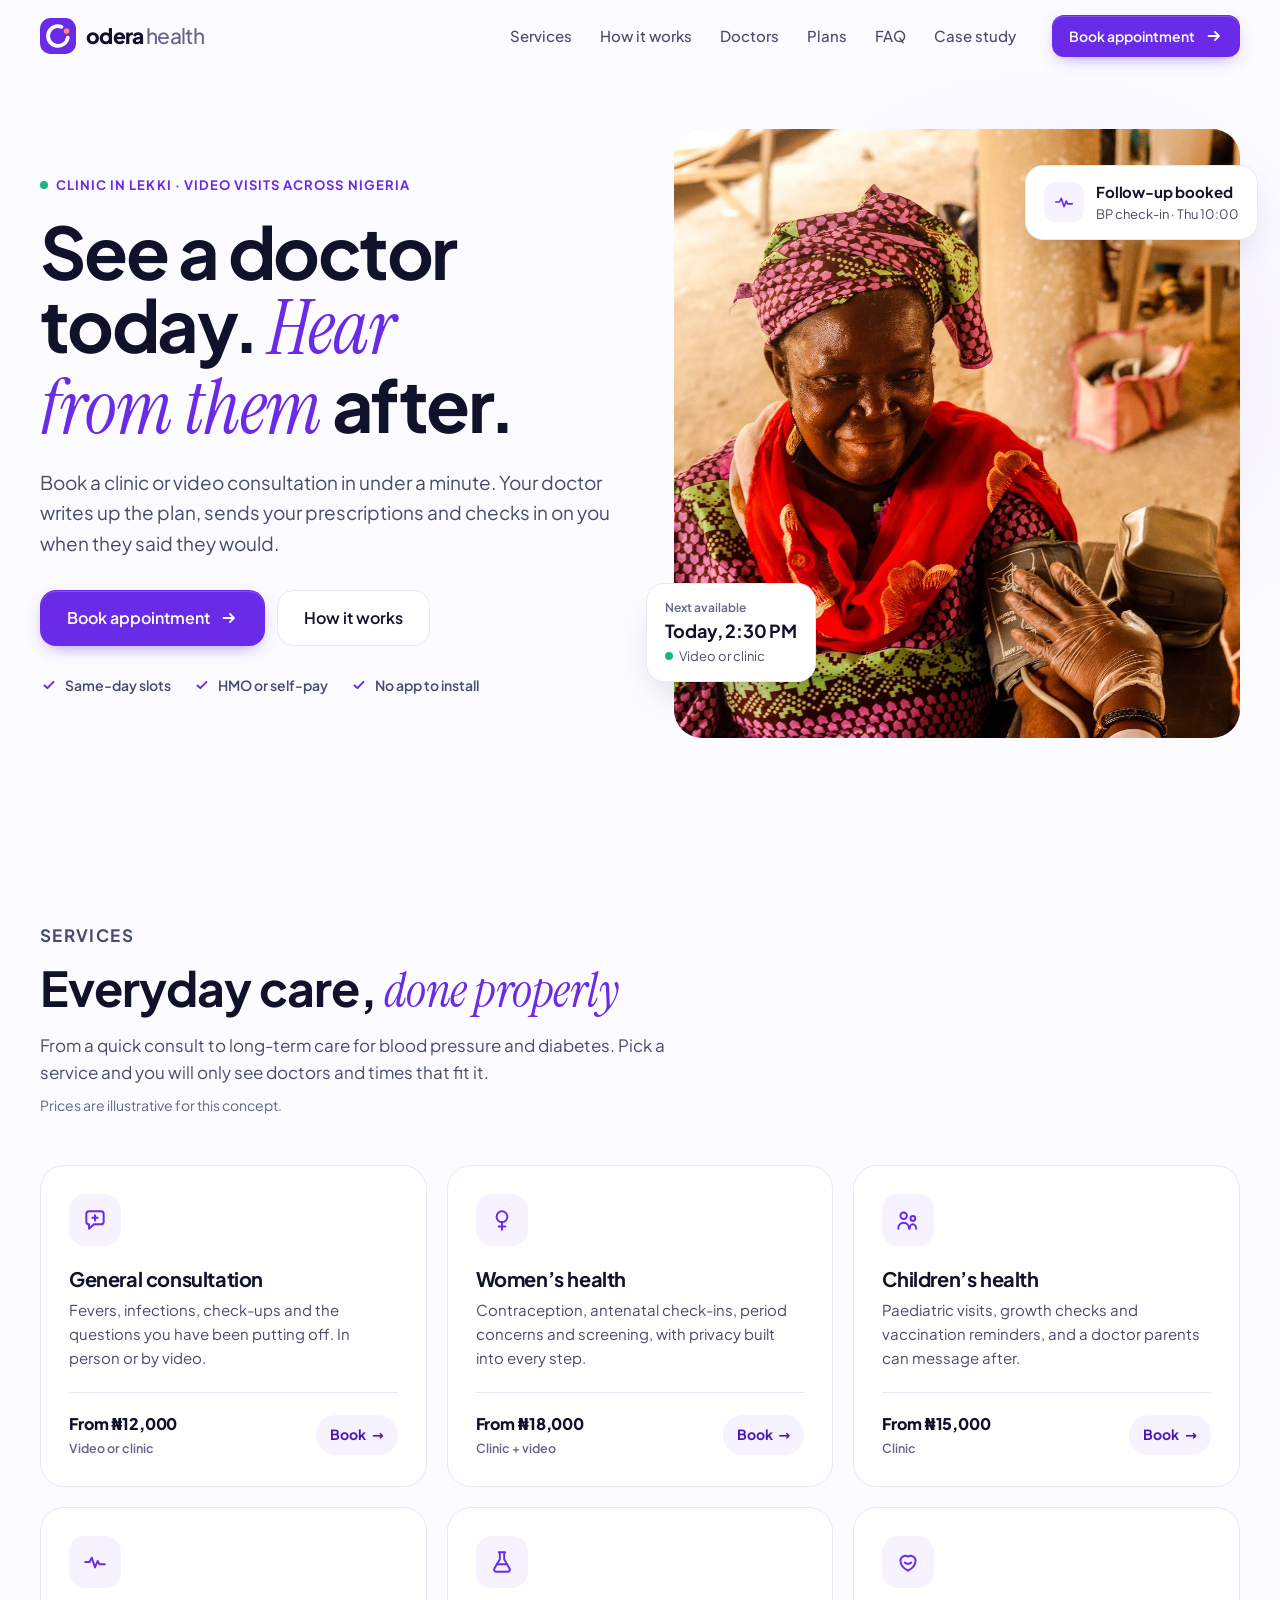
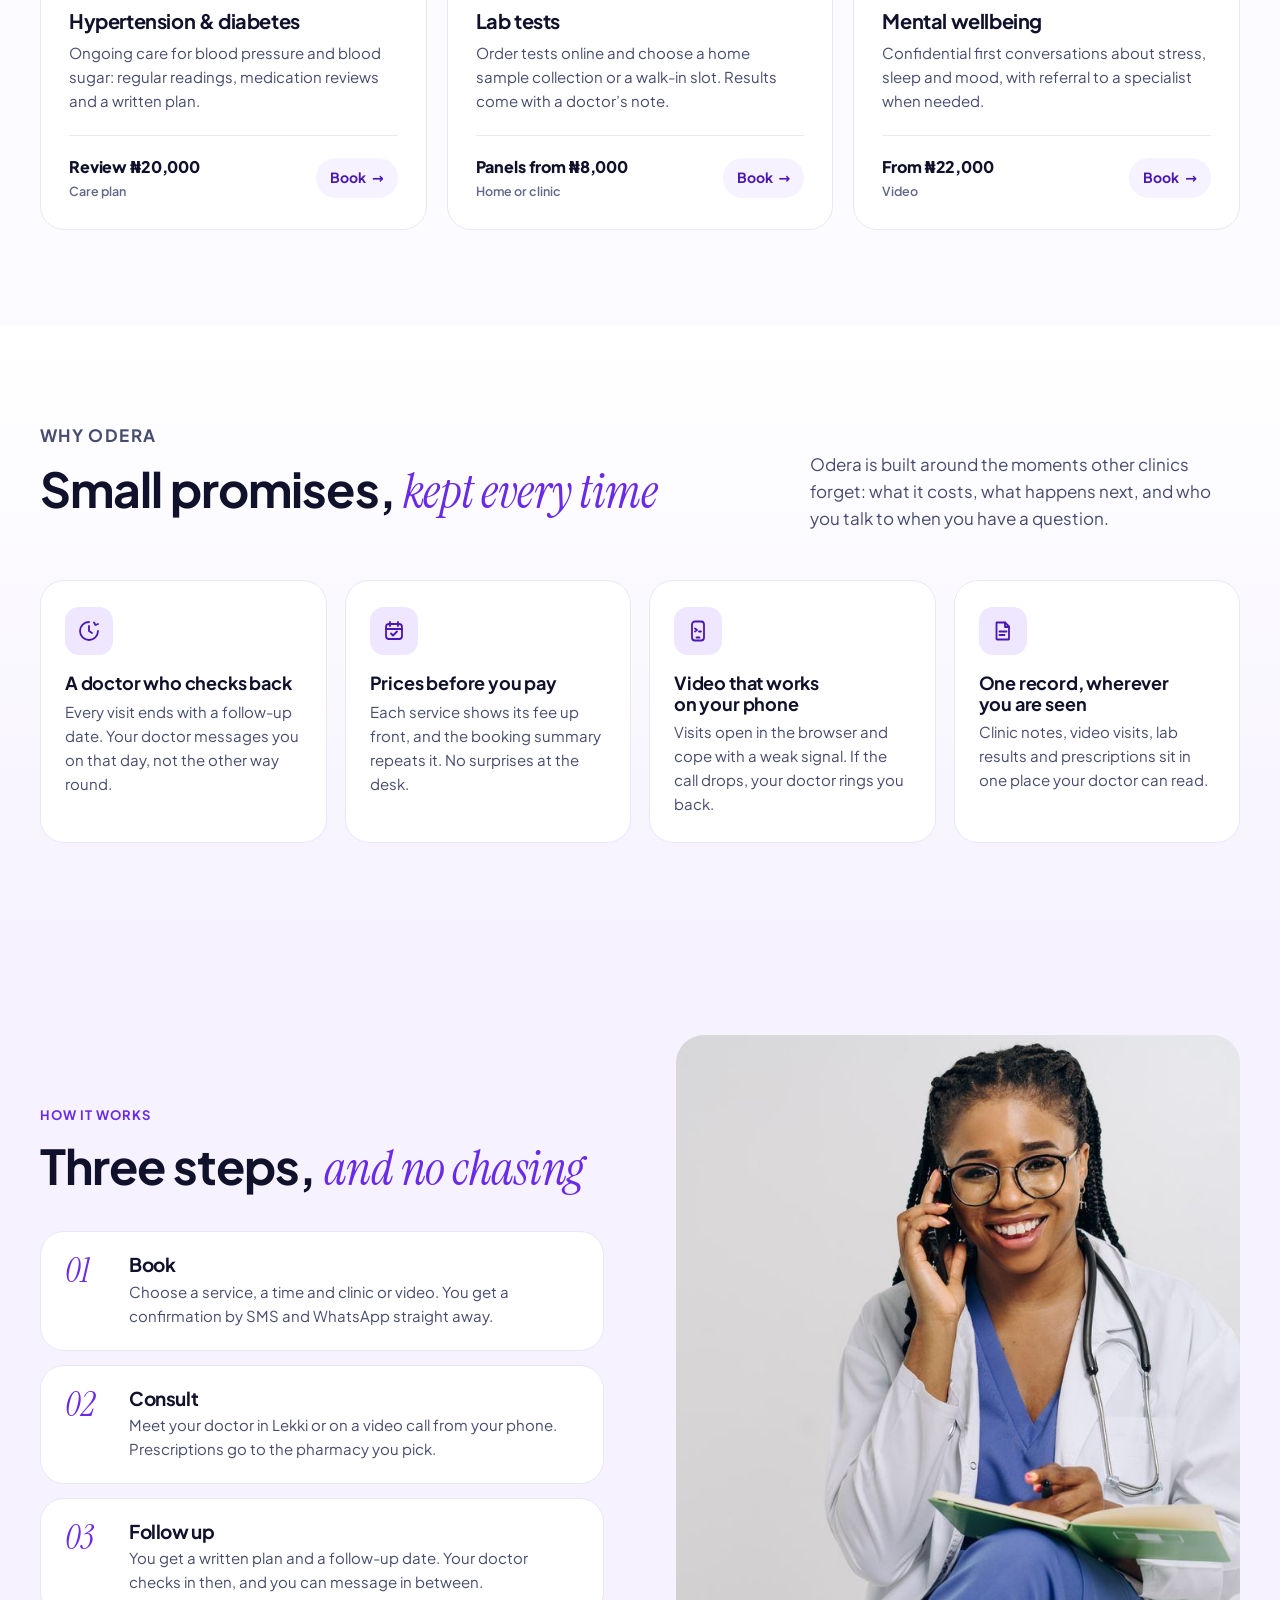
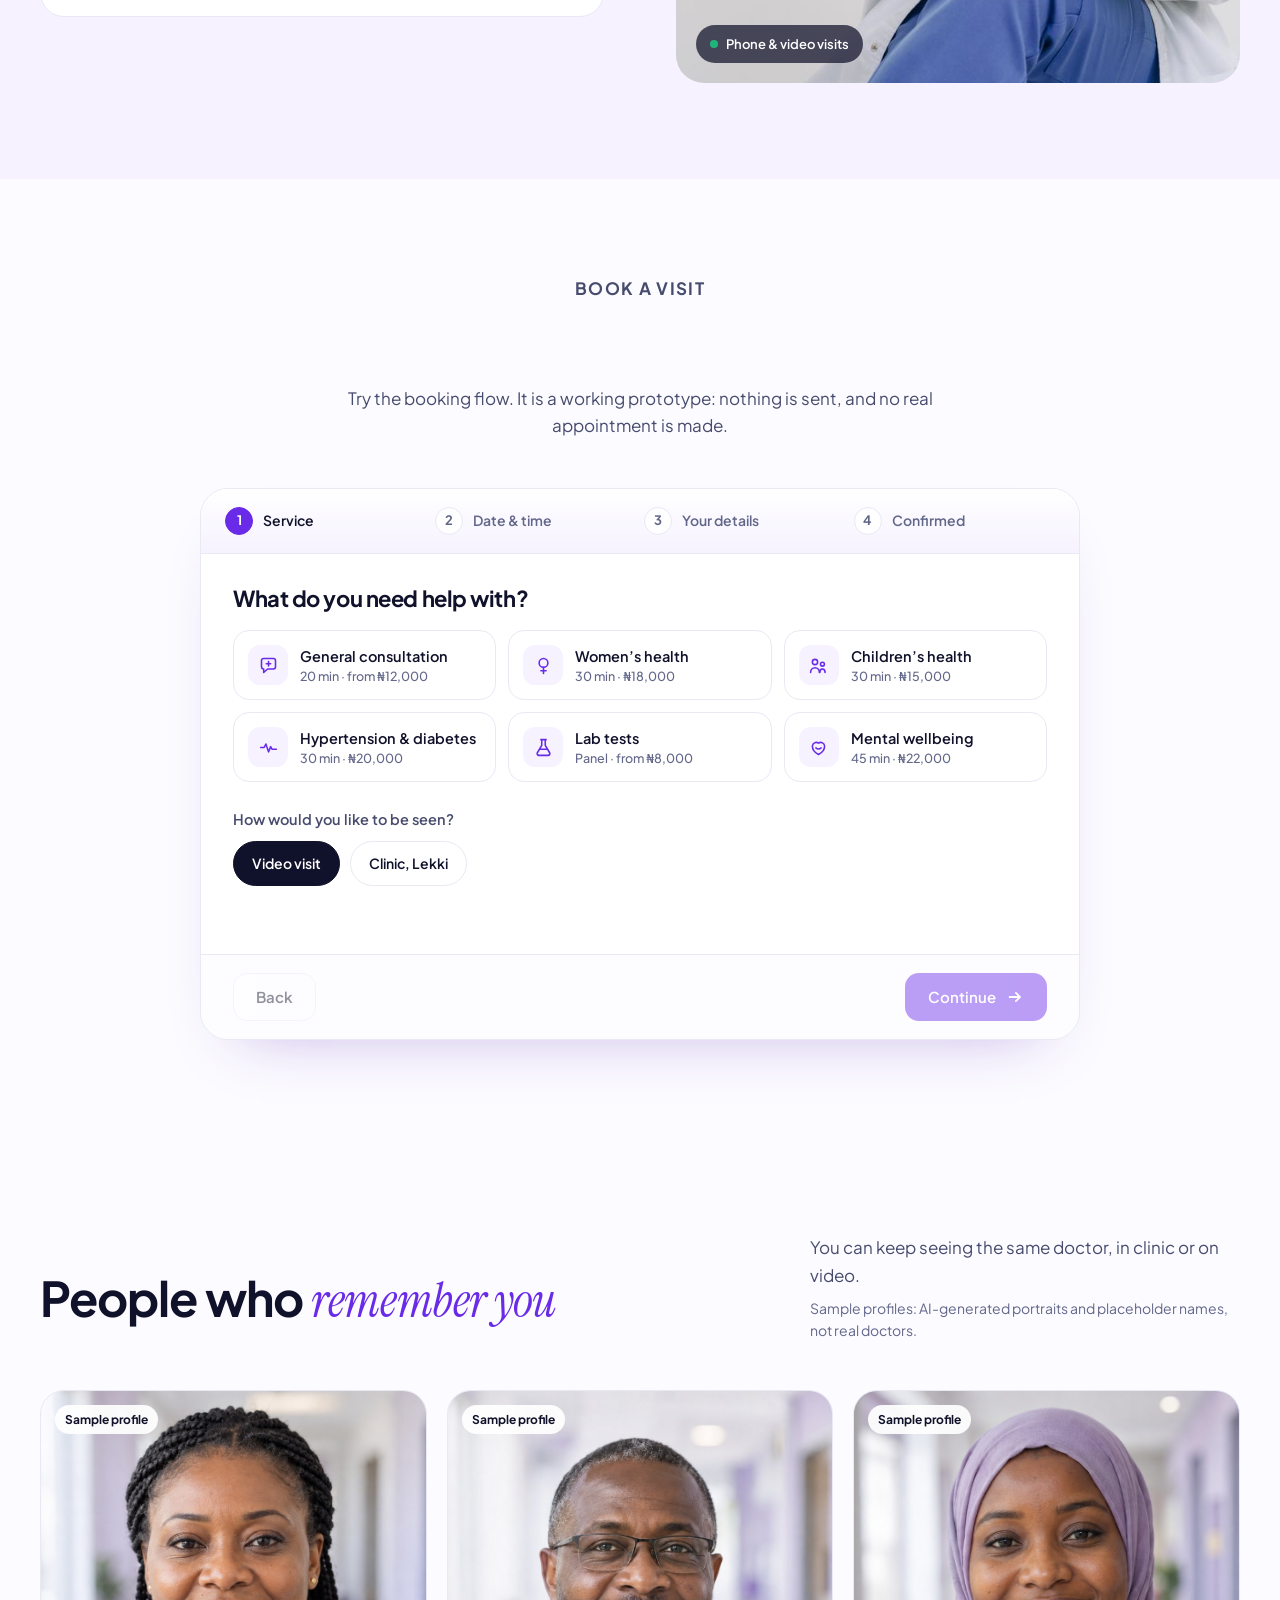
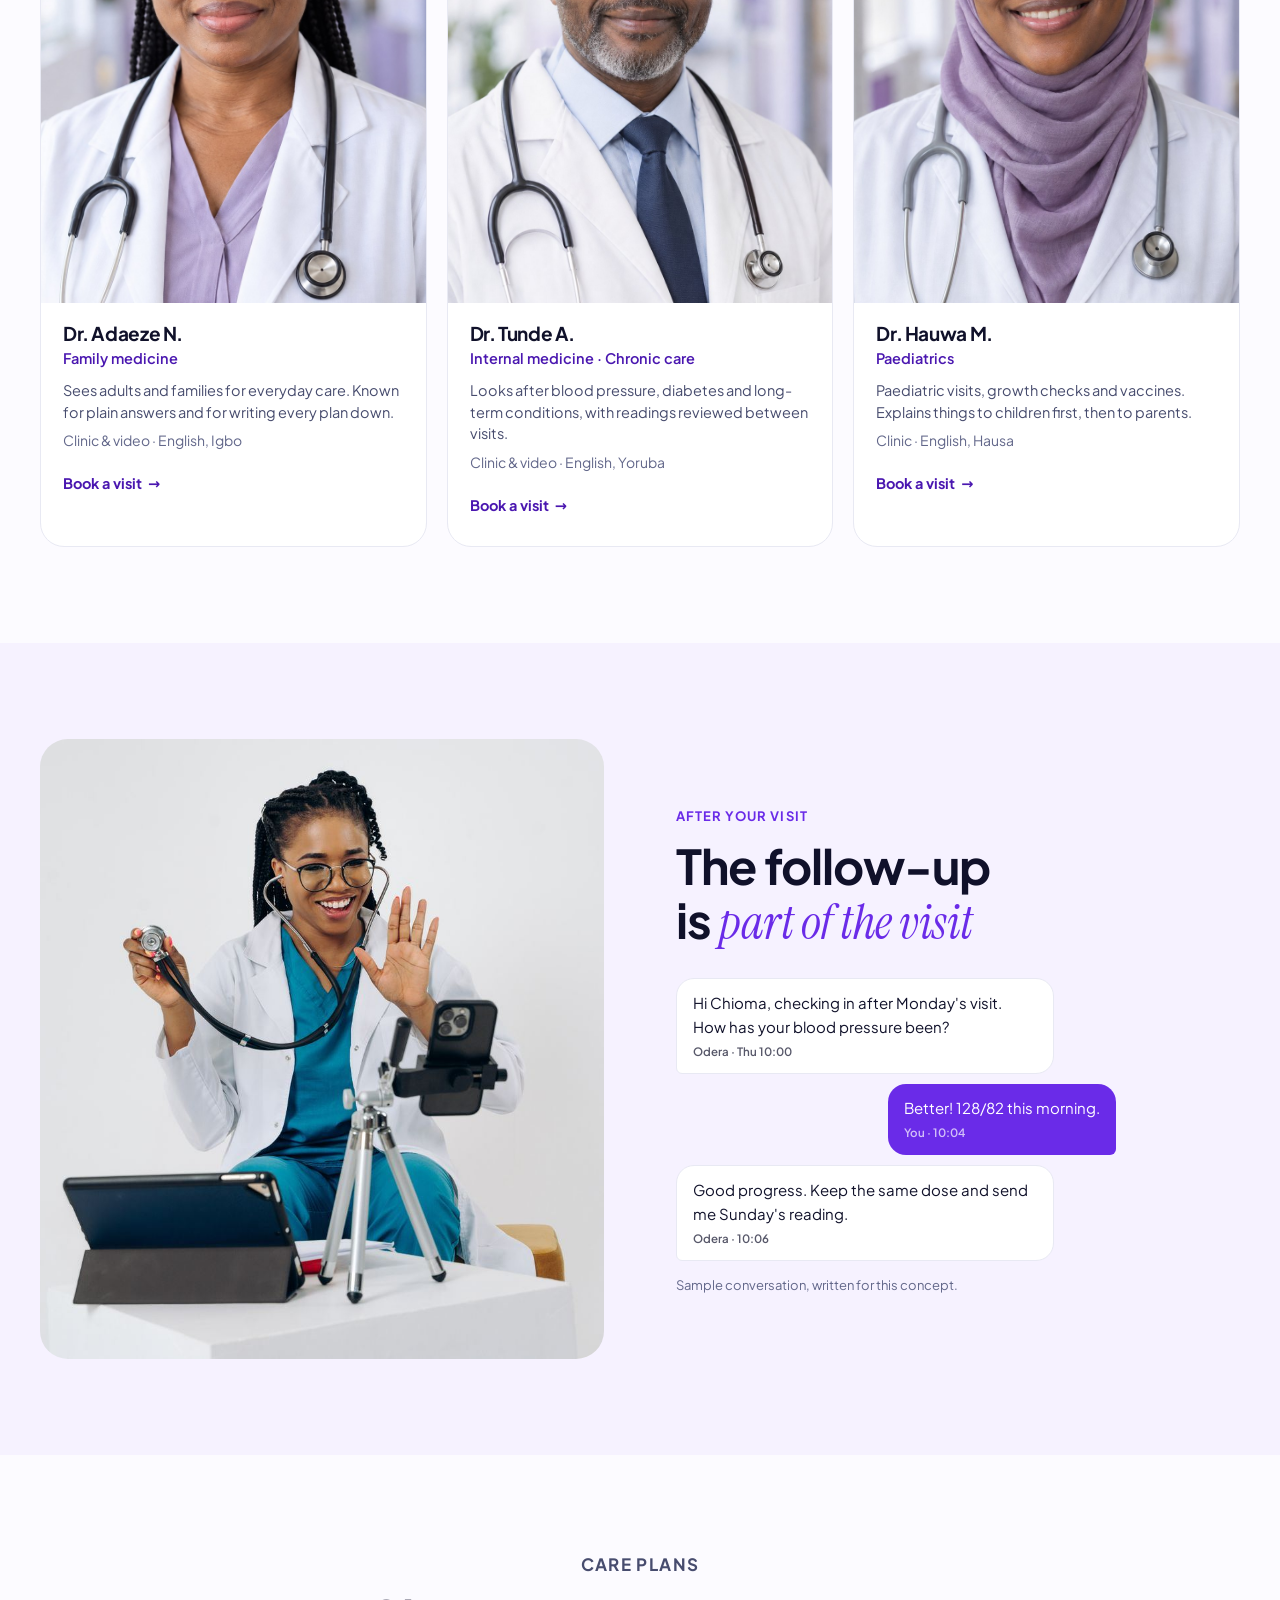
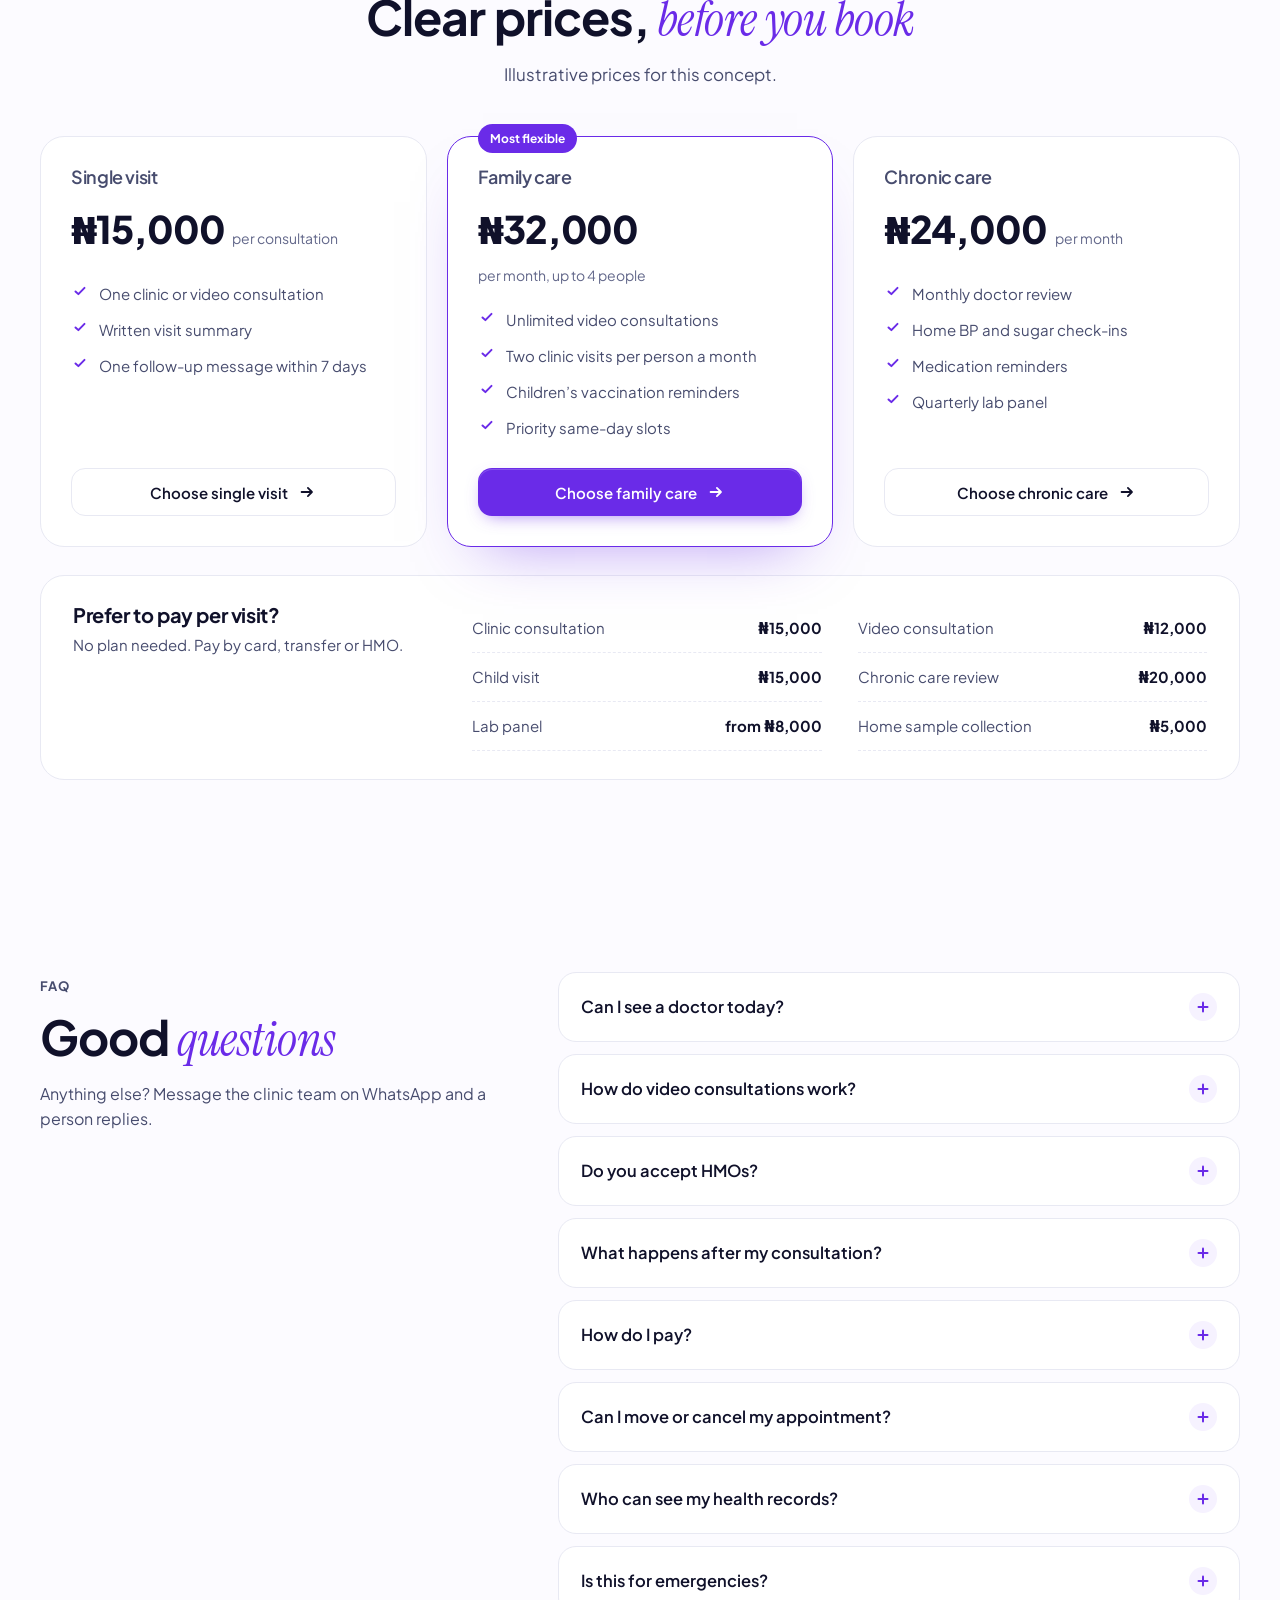
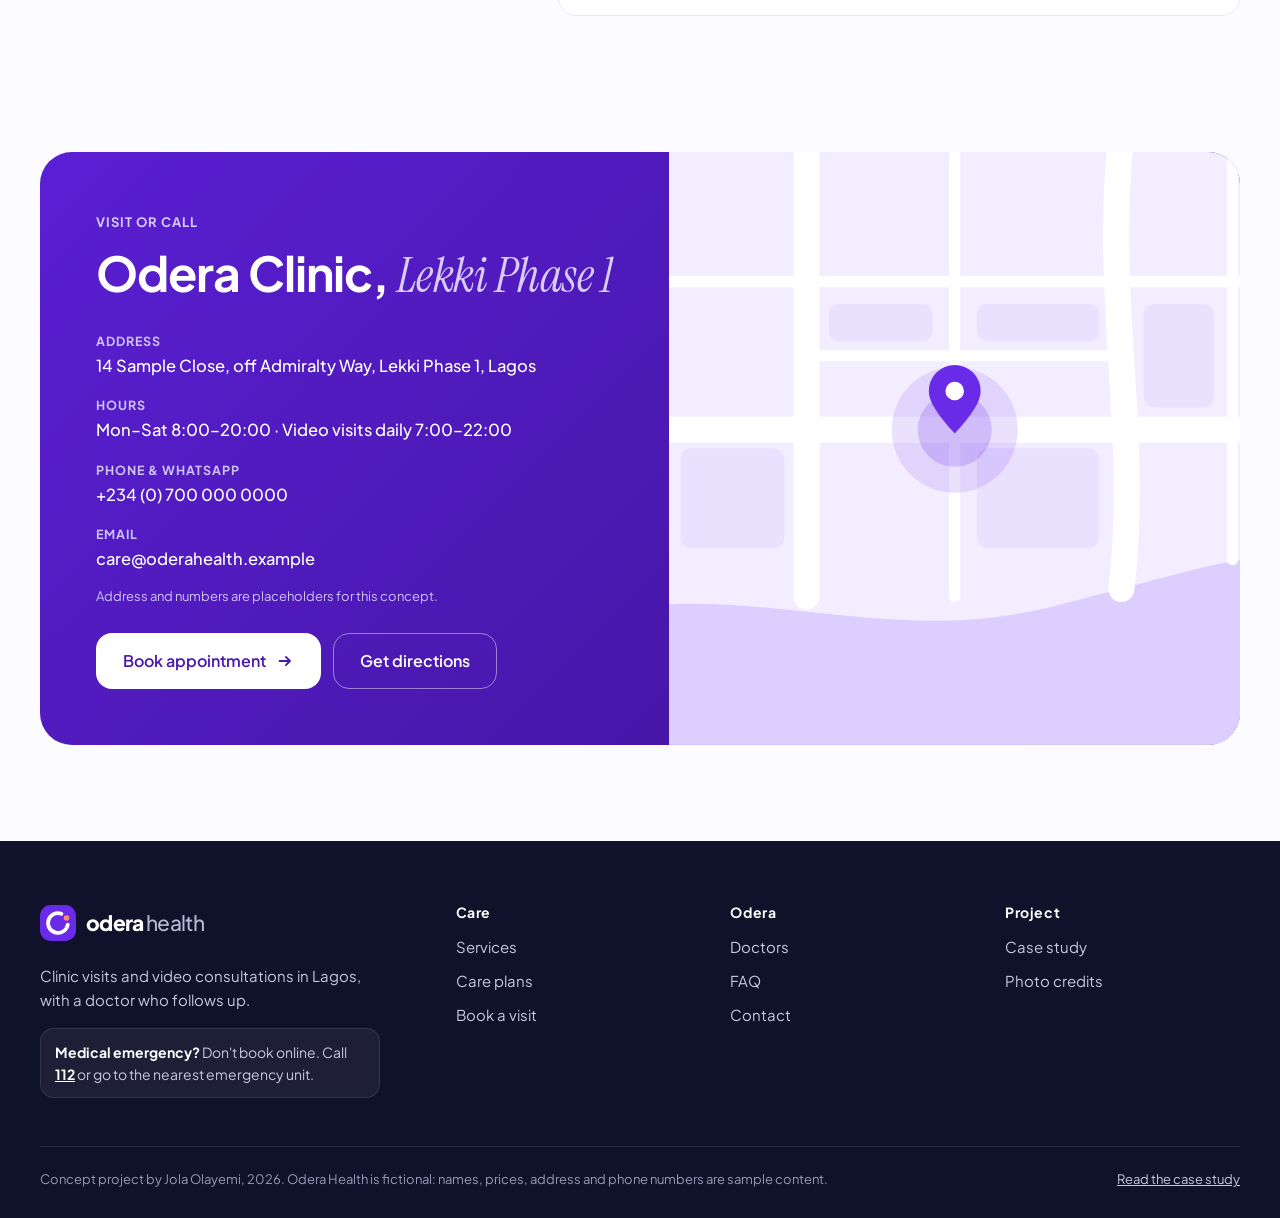
==== commit 8d13b936: "Upgrade home page: service prices, Why Odera, doctor bios, pay-per-visit list, more FAQs, mobile pol" ====
--- a/index.html
+++ b/index.html
@@ -8,8 +8,8 @@
 <meta name="theme-color" content="#6A2BE8">
 <link rel="icon" href="favicon.svg" type="image/svg+xml">
 <link rel="preload" href="assets/fonts/PlusJakartaSans-normal-400_800.woff2" as="font" type="font/woff2" crossorigin>
-<link rel="stylesheet" href="assets/styles.css?v=5">
-<script src="assets/app.js?v=3"></script>
+<link rel="stylesheet" href="assets/styles.css?v=7">
+<script src="assets/app.js?v=4"></script>
 </head>
 <body>
 <a class="skip" href="#main">Skip to content</a>
@@ -65,38 +65,48 @@
     <div class="sec-head">
       <p class="eyebrow reveal">Services</p>
       <h2 id="svc-h" class="reveal">Everyday care, <em>done properly</em></h2>
-      <p class="reveal">From a quick consult to long-term care for blood pressure and diabetes. Pick a service and you will only see doctors and times that fit it.</p>
+      <p class="reveal">From a quick consult to long-term care for blood pressure and diabetes. Pick a service and you will only see doctors and times that fit it. <span class="note">Prices are illustrative for this concept.</span></p>
     </div>
     <div class="svc-grid"><article class="svc reveal" style="--d:0ms">
   <div class="svc-ic"><svg class="ic" viewBox="0 0 24 24" aria-hidden="true"><g fill="none" stroke="currentColor" stroke-width="1.8" stroke-linecap="round" stroke-linejoin="round"><path d="M4 6.5A2.5 2.5 0 0 1 6.5 4h11A2.5 2.5 0 0 1 20 6.5v7a2.5 2.5 0 0 1-2.5 2.5H11l-4.5 4v-4h0A2.5 2.5 0 0 1 4 13.5z"/><path d="M12 7.5v5M9.5 10h5"/></g></svg></div>
   <h3>General consultation</h3><p>Fevers, infections, check-ups and the questions you have been putting off. In person or by video.</p>
-  <div class="svc-foot"><span class="chip">Video or clinic</span><a href="#book" class="svc-link" data-service="General consultation">Book <span aria-hidden="true">→</span></a></div>
+  <div class="svc-foot"><span class="svc-price">From ₦12,000<small>Video or clinic</small></span><a href="#book" class="svc-link" data-service="General consultation" aria-label="Book General consultation">Book <span aria-hidden="true">→</span></a></div>
 </article>
 <article class="svc reveal" style="--d:60ms">
   <div class="svc-ic"><svg class="ic" viewBox="0 0 24 24" aria-hidden="true"><g fill="none" stroke="currentColor" stroke-width="1.8" stroke-linecap="round" stroke-linejoin="round"><circle cx="12" cy="9" r="5"/><path d="M12 14v7M9 18h6"/></g></svg></div>
   <h3>Women’s health</h3><p>Contraception, antenatal check-ins, period concerns and screening, with privacy built into every step.</p>
-  <div class="svc-foot"><span class="chip">Clinic + video</span><a href="#book" class="svc-link" data-service="Women’s health">Book <span aria-hidden="true">→</span></a></div>
+  <div class="svc-foot"><span class="svc-price">From ₦18,000<small>Clinic + video</small></span><a href="#book" class="svc-link" data-service="Women’s health" aria-label="Book Women’s health">Book <span aria-hidden="true">→</span></a></div>
 </article>
 <article class="svc reveal" style="--d:120ms">
   <div class="svc-ic"><svg class="ic" viewBox="0 0 24 24" aria-hidden="true"><g fill="none" stroke="currentColor" stroke-width="1.8" stroke-linecap="round" stroke-linejoin="round"><circle cx="8" cy="8" r="3"/><circle cx="16.5" cy="10.5" r="2.2"/><path d="M3 20c0-3 2.2-5.5 5-5.5s5 2.5 5 5.5M13.5 20c0-2.2 1.3-4 3-4s3 1.8 3 4"/></g></svg></div>
   <h3>Children’s health</h3><p>Paediatric visits, growth checks and vaccination reminders, and a doctor parents can message after.</p>
-  <div class="svc-foot"><span class="chip">Clinic</span><a href="#book" class="svc-link" data-service="Children’s health">Book <span aria-hidden="true">→</span></a></div>
+  <div class="svc-foot"><span class="svc-price">From ₦15,000<small>Clinic</small></span><a href="#book" class="svc-link" data-service="Children’s health" aria-label="Book Children’s health">Book <span aria-hidden="true">→</span></a></div>
 </article>
 <article class="svc reveal" style="--d:180ms">
   <div class="svc-ic"><svg class="ic" viewBox="0 0 24 24" aria-hidden="true"><g fill="none" stroke="currentColor" stroke-width="1.8" stroke-linecap="round" stroke-linejoin="round"><path d="M3 12h4l2-4 3 9 2.5-6 1.5 3H21"/></g></svg></div>
   <h3>Hypertension & diabetes</h3><p>Ongoing care for blood pressure and blood sugar: regular readings, medication reviews and a written plan.</p>
-  <div class="svc-foot"><span class="chip">Care plan</span><a href="#book" class="svc-link" data-service="Hypertension & diabetes">Book <span aria-hidden="true">→</span></a></div>
+  <div class="svc-foot"><span class="svc-price">Review ₦20,000<small>Care plan</small></span><a href="#book" class="svc-link" data-service="Hypertension & diabetes" aria-label="Book Hypertension &amp; diabetes">Book <span aria-hidden="true">→</span></a></div>
 </article>
 <article class="svc reveal" style="--d:240ms">
   <div class="svc-ic"><svg class="ic" viewBox="0 0 24 24" aria-hidden="true"><g fill="none" stroke="currentColor" stroke-width="1.8" stroke-linecap="round" stroke-linejoin="round"><path d="M9 3h6M10 3v6.5L5 18a2 2 0 0 0 1.8 3h10.4A2 2 0 0 0 19 18l-5-8.5V3"/><path d="M7.5 14h9"/></g></svg></div>
   <h3>Lab tests</h3><p>Order tests online and choose a home sample collection or a walk-in slot. Results come with a doctor’s note.</p>
-  <div class="svc-foot"><span class="chip">Home or clinic</span><a href="#book" class="svc-link" data-service="Lab tests">Book <span aria-hidden="true">→</span></a></div>
+  <div class="svc-foot"><span class="svc-price">Panels from ₦8,000<small>Home or clinic</small></span><a href="#book" class="svc-link" data-service="Lab tests" aria-label="Book Lab tests">Book <span aria-hidden="true">→</span></a></div>
 </article>
 <article class="svc reveal" style="--d:300ms">
   <div class="svc-ic"><svg class="ic" viewBox="0 0 24 24" aria-hidden="true"><g fill="none" stroke="currentColor" stroke-width="1.8" stroke-linecap="round" stroke-linejoin="round"><path d="M12 20c-4.5-2.5-7-6-7-9.5A4.5 4.5 0 0 1 12 7a4.5 4.5 0 0 1 7 3.5c0 3.5-2.5 7-7 9.5z"/><path d="M9 12.5c1 .9 2 1.3 3 1.3s2-.4 3-1.3"/></g></svg></div>
   <h3>Mental wellbeing</h3><p>Confidential first conversations about stress, sleep and mood, with referral to a specialist when needed.</p>
-  <div class="svc-foot"><span class="chip">Video</span><a href="#book" class="svc-link" data-service="Mental wellbeing">Book <span aria-hidden="true">→</span></a></div>
+  <div class="svc-foot"><span class="svc-price">From ₦22,000<small>Video</small></span><a href="#book" class="svc-link" data-service="Mental wellbeing" aria-label="Book Mental wellbeing">Book <span aria-hidden="true">→</span></a></div>
 </article></div>
+  </div>
+</section>
+
+<section class="section why" id="why" aria-labelledby="why-h">
+  <div class="wrap">
+    <div class="sec-head split">
+      <div><p class="eyebrow reveal">Why Odera</p><h2 id="why-h" class="reveal">Small promises, <em>kept every time</em></h2></div>
+      <p class="reveal">Odera is built around the moments other clinics forget: what it costs, what happens next, and who you talk to when you have a question.</p>
+    </div>
+    <ul class="why-grid"><li class="why-card reveal" style="--d:0ms"><span class="why-ic"><svg class="ic" viewBox="0 0 24 24" aria-hidden="true"><g fill="none" stroke="currentColor" stroke-width="1.8" stroke-linecap="round" stroke-linejoin="round"><path d="M12 3a9 9 0 1 0 9 9"/><path d="M12 7v5l3 2"/><path d="M17 3.5l1.5 2.5 2.5-1"/></g></svg></span><div><h3>A doctor who checks back</h3><p>Every visit ends with a follow-up date. Your doctor messages you on that day, not the other way round.</p></div></li><li class="why-card reveal" style="--d:70ms"><span class="why-ic"><svg class="ic" viewBox="0 0 24 24" aria-hidden="true"><g fill="none" stroke="currentColor" stroke-width="1.8" stroke-linecap="round" stroke-linejoin="round"><rect x="4" y="5" width="16" height="15" rx="3"/><path d="M8 3v4M16 3v4M4 10h16"/><path d="M9 14.5l2 2 4-4"/></g></svg></span><div><h3>Prices before you pay</h3><p>Each service shows its fee up front, and the booking summary repeats it. No surprises at the desk.</p></div></li><li class="why-card reveal" style="--d:140ms"><span class="why-ic"><svg class="ic" viewBox="0 0 24 24" aria-hidden="true"><g fill="none" stroke="currentColor" stroke-width="1.8" stroke-linecap="round" stroke-linejoin="round"><rect x="6" y="2.5" width="12" height="19" rx="3"/><path d="M10.5 18.5h3"/><path d="M9 9.5l2 1.5-2 1.5M13 12.5h2"/></g></svg></span><div><h3>Video that works on your phone</h3><p>Visits open in the browser and cope with a weak signal. If the call drops, your doctor rings you back.</p></div></li><li class="why-card reveal" style="--d:210ms"><span class="why-ic"><svg class="ic" viewBox="0 0 24 24" aria-hidden="true"><g fill="none" stroke="currentColor" stroke-width="1.8" stroke-linecap="round" stroke-linejoin="round"><path d="M6 3.5h8l4 4V20a.5.5 0 0 1-.5.5h-11.5A.5.5 0 0 1 5.5 20V4a.5.5 0 0 1 .5-.5z"/><path d="M14 3.5V8h4"/><path d="M8.5 12.5h7M8.5 16h5"/></g></svg></span><div><h3>One record, wherever you are seen</h3><p>Clinic notes, video visits, lab results and prescriptions sit in one place your doctor can read.</p></div></li></ul>
   </div>
 </section>
 
@@ -153,8 +163,10 @@
           <form class="details" id="details" novalidate>
             <div class="field"><label for="fName">Full name</label><input id="fName" name="name" autocomplete="name" placeholder="e.g. Chioma Bello" required></div>
             <div class="field"><label for="fPhone">Phone (for SMS / WhatsApp)</label><input id="fPhone" name="phone" inputmode="tel" autocomplete="tel" placeholder="080X XXX XXXX" required></div>
+            <div class="field"><label for="fEmail">Email <span class="optl">(optional)</span></label><input id="fEmail" name="email" type="email" inputmode="email" autocomplete="email" placeholder="you@example.com"></div>
             <div class="field"><label for="fPay">Payment</label><select id="fPay" name="pay"><option>Pay myself</option><option>HMO</option><option>Odera care plan</option></select></div>
             <div class="field full"><label for="fNote">What's going on? <span class="optl">(optional)</span></label><textarea id="fNote" name="note" rows="3" placeholder="A sentence or two helps your doctor prepare."></textarea></div>
+            <label class="check full"><input type="checkbox" id="fFirst" name="first"><span>This is my first visit to Odera</span></label>
             <p class="form-err" id="formErr" role="alert"></p>
           </form>
         </div>
@@ -167,6 +179,7 @@
               <div><dt>Service</dt><dd id="sSvc"></dd></div>
               <div><dt>When</dt><dd id="sWhen"></dd></div>
               <div><dt>Where</dt><dd id="sMode"></dd></div>
+              <div><dt>Fee <small>(illustrative)</small></dt><dd id="sFee"></dd></div>
               <div><dt>Reference</dt><dd id="sRef"></dd></div>
             </dl>
             <p class="done-note">A confirmation and reminder would go to <b id="sPhone"></b>. Your doctor follows up after the visit.</p>
@@ -190,15 +203,15 @@
     </div>
     <div class="team-grid"><article class="doc reveal" style="--d:0ms">
   <div class="doc-photo"><img src="assets/img/dr-1.jpg?v=2" alt="Portrait of a doctor (AI-generated, sample profile)" loading="lazy" width="900" height="1165" style="object-position:50% 20%"><span class="sample-tag">Sample profile</span></div>
-  <div class="doc-body"><h3>Dr. Adaeze N.</h3><p class="role">Family medicine</p><p class="meta">Clinic & video · English, Igbo</p></div>
+  <div class="doc-body"><h3>Dr. Adaeze N.</h3><p class="role">Family medicine</p><p class="bio">Sees adults and families for everyday care. Known for plain answers and for writing every plan down.</p><p class="meta">Clinic & video · English, Igbo</p><a class="doc-link" href="#book">Book a visit <span aria-hidden="true">→</span></a></div>
 </article>
 <article class="doc reveal" style="--d:80ms">
   <div class="doc-photo"><img src="assets/img/dr-2.jpg?v=2" alt="Portrait of a doctor (AI-generated, sample profile)" loading="lazy" width="900" height="1350" style="object-position:50% 18%"><span class="sample-tag">Sample profile</span></div>
-  <div class="doc-body"><h3>Dr. Tunde A.</h3><p class="role">Internal medicine · Chronic care</p><p class="meta">Clinic & video · English, Yoruba</p></div>
+  <div class="doc-body"><h3>Dr. Tunde A.</h3><p class="role">Internal medicine · Chronic care</p><p class="bio">Looks after blood pressure, diabetes and long-term conditions, with readings reviewed between visits.</p><p class="meta">Clinic & video · English, Yoruba</p><a class="doc-link" href="#book">Book a visit <span aria-hidden="true">→</span></a></div>
 </article>
 <article class="doc reveal" style="--d:160ms">
   <div class="doc-photo"><img src="assets/img/dr-3.jpg?v=2" alt="Portrait of a doctor (AI-generated, sample profile)" loading="lazy" width="900" height="1125" style="object-position:50% 22%"><span class="sample-tag">Sample profile</span></div>
-  <div class="doc-body"><h3>Dr. Hauwa M.</h3><p class="role">Paediatrics</p><p class="meta">Clinic · English, Hausa</p></div>
+  <div class="doc-body"><h3>Dr. Hauwa M.</h3><p class="role">Paediatrics</p><p class="bio">Paediatric visits, growth checks and vaccines. Explains things to children first, then to parents.</p><p class="meta">Clinic · English, Hausa</p><a class="doc-link" href="#book">Book a visit <span aria-hidden="true">→</span></a></div>
 </article></div>
   </div>
 </section>
@@ -244,6 +257,10 @@
   <ul><li><svg viewBox="0 0 20 20" aria-hidden="true"><path d="M5 10.5l3.2 3L15 6.5" fill="none" stroke="currentColor" stroke-width="2.2" stroke-linecap="round" stroke-linejoin="round"/></svg><span>Monthly doctor review</span></li><li><svg viewBox="0 0 20 20" aria-hidden="true"><path d="M5 10.5l3.2 3L15 6.5" fill="none" stroke="currentColor" stroke-width="2.2" stroke-linecap="round" stroke-linejoin="round"/></svg><span>Home BP and sugar check-ins</span></li><li><svg viewBox="0 0 20 20" aria-hidden="true"><path d="M5 10.5l3.2 3L15 6.5" fill="none" stroke="currentColor" stroke-width="2.2" stroke-linecap="round" stroke-linejoin="round"/></svg><span>Medication reminders</span></li><li><svg viewBox="0 0 20 20" aria-hidden="true"><path d="M5 10.5l3.2 3L15 6.5" fill="none" stroke="currentColor" stroke-width="2.2" stroke-linecap="round" stroke-linejoin="round"/></svg><span>Quarterly lab panel</span></li></ul>
   <a class="btn btn-ghost btn-block" href="#book"><span>Choose chronic care</span><svg class="arr" viewBox="0 0 20 20" aria-hidden="true"><path d="M4 10h11m-4-4.5L15.5 10 11 14.5" fill="none" stroke="currentColor" stroke-width="2" stroke-linecap="round" stroke-linejoin="round"/></svg></a>
 </article></div>
+    <div class="ppv reveal">
+      <div class="ppv-head"><h3>Prefer to pay per visit?</h3><p>No plan needed. Pay by card, transfer or HMO.</p></div>
+      <ul class="ppv-list"><li><span>Clinic consultation</span><b>₦15,000</b></li><li><span>Video consultation</span><b>₦12,000</b></li><li><span>Child visit</span><b>₦15,000</b></li><li><span>Chronic care review</span><b>₦20,000</b></li><li><span>Lab panel</span><b>from ₦8,000</b></li><li><span>Home sample collection</span><b>₦5,000</b></li></ul>
+    </div>
   </div>
 </section>
 
@@ -254,6 +271,9 @@
 <details class="faq-item reveal"><summary><span>How do video consultations work?</span><span class="pm" aria-hidden="true"></span></summary><div class="faq-a"><p>You get a secure link by SMS and WhatsApp before your visit. It opens in your phone’s browser, so there is no app to install. If your connection drops, the doctor calls you back on your phone.</p></div></details>
 <details class="faq-item reveal"><summary><span>Do you accept HMOs?</span><span class="pm" aria-hidden="true"></span></summary><div class="faq-a"><p>Add your HMO and membership number when you book, and the clinic confirms your cover before the visit. You can always choose to pay yourself instead.</p></div></details>
 <details class="faq-item reveal"><summary><span>What happens after my consultation?</span><span class="pm" aria-hidden="true"></span></summary><div class="faq-a"><p>You get a written summary, any prescriptions, and a follow-up date. Your doctor checks in on that date by message or call, and you can reply with questions in the meantime.</p></div></details>
+<details class="faq-item reveal"><summary><span>How do I pay?</span><span class="pm" aria-hidden="true"></span></summary><div class="faq-a"><p>Card or bank transfer when you book, or at the desk for clinic visits. If you are on an HMO, the clinic confirms your cover first and you only pay what it does not include.</p></div></details>
+<details class="faq-item reveal"><summary><span>Can I move or cancel my appointment?</span><span class="pm" aria-hidden="true"></span></summary><div class="faq-a"><p>Yes. Use the link in your confirmation message up to two hours before the visit and pick a new time, at no charge.</p></div></details>
+<details class="faq-item reveal"><summary><span>Who can see my health records?</span><span class="pm" aria-hidden="true"></span></summary><div class="faq-a"><p>Only you and the doctors caring for you. Notes from clinic and video visits are kept together in your private record, and nothing is shared without your permission.</p></div></details>
 <details class="faq-item reveal"><summary><span>Is this for emergencies?</span><span class="pm" aria-hidden="true"></span></summary><div class="faq-a"><p>No. For chest pain, severe bleeding, difficulty breathing or any emergency, call 112 or go straight to the nearest emergency unit.</p></div></details></div>
   </div>
 </section>
@@ -267,9 +287,10 @@
         <div><dt>Address</dt><dd>14 Sample Close, off Admiralty Way, Lekki Phase 1, Lagos</dd></div>
         <div><dt>Hours</dt><dd>Mon–Sat 8:00–20:00 · Video visits daily 7:00–22:00</dd></div>
         <div><dt>Phone &amp; WhatsApp</dt><dd>+234 (0) 700 000 0000</dd></div>
+        <div><dt>Email</dt><dd>care@oderahealth.example</dd></div>
       </dl>
       <p class="tiny light">Address and numbers are placeholders for this concept.</p>
-      <a class="btn btn-light btn-lg" href="#book"><span>Book appointment</span><svg class="arr" viewBox="0 0 20 20" aria-hidden="true"><path d="M4 10h11m-4-4.5L15.5 10 11 14.5" fill="none" stroke="currentColor" stroke-width="2" stroke-linecap="round" stroke-linejoin="round"/></svg></a>
+      <div class="ct-ctas"><a class="btn btn-light btn-lg" href="#book"><span>Book appointment</span><svg class="arr" viewBox="0 0 20 20" aria-hidden="true"><path d="M4 10h11m-4-4.5L15.5 10 11 14.5" fill="none" stroke="currentColor" stroke-width="2" stroke-linecap="round" stroke-linejoin="round"/></svg></a><a class="btn btn-outline-light btn-lg" href="https://www.google.com/maps/search/?api=1&amp;query=Admiralty%20Way%2C%20Lekki%20Phase%201%2C%20Lagos" target="_blank" rel="noopener"><span>Get directions</span></a></div>
     </div>
     <div class="ct-map" aria-hidden="true">
       <svg viewBox="0 0 400 320" preserveAspectRatio="xMidYMid slice">
@@ -300,5 +321,9 @@
     <p><a href="case-study.html">Read the case study</a></p>
   </div>
 </footer>
+<div class="mbar" id="mbar">
+  <div class="mbar-info"><span class="live"></span><span><b>Next available</b> Today, 2:30 PM</span></div>
+  <a class="btn btn-primary" href="#book"><span>Book</span><svg class="arr" viewBox="0 0 20 20" aria-hidden="true"><path d="M4 10h11m-4-4.5L15.5 10 11 14.5" fill="none" stroke="currentColor" stroke-width="2" stroke-linecap="round" stroke-linejoin="round"/></svg></a>
+</div>
 </body>
 </html>
--- a/assets/styles.css
+++ b/assets/styles.css
@@ -415,3 +415,139 @@
 }
 
 @media (min-width:1041px){.foot-grid{grid-template-columns:1.6fr 1fr 1fr}}
+
+/* ===== v6 upgrade: prices, why, bios, pay-per-visit, contact, mobile ===== */
+@media (min-width:1041px){.foot-grid{grid-template-columns:1.6fr 1fr 1fr 1fr}}
+.svc-price{display:flex;flex-direction:column;gap:2px;font-weight:800;font-size:16px;color:var(--ink);letter-spacing:-.01em}
+.svc-price small{font-size:12.5px;font-weight:600;color:var(--muted);letter-spacing:0}
+.svc-link{display:inline-flex;align-items:center;gap:6px;min-height:40px;padding:0 14px;border-radius:999px;background:var(--v-050);color:var(--v-700);font-weight:700;font-size:14px;text-decoration:none;transition:background .2s,color .2s}
+.svc-link:hover,.svc-link:focus-visible{background:var(--v);color:#fff}
+.svc-link span{transition:transform .25s var(--ease)}
+.svc-link:hover span{transform:translateX(3px)}
+/* why */
+.why{background:linear-gradient(180deg,#fff,var(--v-050))}
+.why-grid{list-style:none;margin:0;padding:0;display:grid;grid-template-columns:repeat(4,1fr);gap:18px}
+.why-card{background:#fff;border:1px solid var(--line);border-radius:var(--r-lg);padding:26px 24px;display:flex;flex-direction:column;gap:18px;transition:transform .35s var(--ease),box-shadow .35s,border-color .35s}
+.why-card:hover{transform:translateY(-4px);border-color:var(--v-200);box-shadow:0 22px 40px -26px rgba(74,23,176,.35)}
+.why-ic{width:48px;height:48px;border-radius:14px;background:var(--v-100);color:var(--v-700);display:grid;place-items:center}
+.why-ic .ic{width:24px;height:24px}
+.why-card h3{font-size:18px;letter-spacing:-.01em;margin:0 0 6px}
+.why-card p{color:var(--slate);font-size:15px;margin:0}
+/* doctors */
+.bio{color:var(--slate);font-size:14.5px;line-height:1.5;margin-top:10px}
+.doc-body{display:flex;flex-direction:column}
+.doc-link{margin-top:14px;align-self:flex-start;color:var(--v-700);font-weight:700;font-size:14.5px;text-decoration:none;display:inline-flex;gap:6px;align-items:center;min-height:36px}
+.doc-link span{transition:transform .25s var(--ease)}
+.doc-link:hover span{transform:translateX(3px)}
+/* pay per visit */
+.ppv{margin-top:28px;background:#fff;border:1px solid var(--line);border-radius:var(--r-lg);padding:28px 32px;display:grid;grid-template-columns:.8fr 1.6fr;gap:32px;align-items:start}
+.ppv-head h3{font-size:20px;margin:0 0 6px}
+.ppv-head p{color:var(--slate);font-size:15px;margin:0}
+.ppv-list{list-style:none;margin:0;padding:0;display:grid;grid-template-columns:1fr 1fr;gap:0 36px}
+.ppv-list li{display:flex;justify-content:space-between;gap:14px;padding:12px 0;border-bottom:1px dashed var(--line);font-size:15px}
+.ppv-list span{color:var(--slate)}
+.ppv-list b{font-weight:700;white-space:nowrap}
+/* booking extras */
+.check{display:flex;align-items:center;gap:10px;font-size:14.5px;font-weight:600;color:var(--slate);cursor:pointer;grid-column:1/-1}
+.check input{width:20px;height:20px;accent-color:var(--v);flex:none}
+.summary dt small{text-transform:none;letter-spacing:0;font-weight:500}
+/* contact */
+.ct-ctas{display:flex;flex-wrap:wrap;gap:12px;margin-top:26px}
+.contact .ct-ctas .btn-light{margin-top:0}
+.btn-outline-light{background:transparent;color:#fff;border-color:rgba(255,255,255,.45)}
+.btn-outline-light:hover{background:rgba(255,255,255,.1);border-color:#fff}
+/* sticky mobile book bar */
+.mbar{display:none}
+@media (max-width:1040px){
+  .why-grid{grid-template-columns:repeat(2,1fr)}
+  .ppv{grid-template-columns:1fr;gap:16px}
+}
+@media (max-width:640px){
+  html{scroll-padding-top:76px}
+  body{-webkit-text-size-adjust:100%}
+  .nav-cta{display:none}
+  .menu-btn{margin-left:auto;border-radius:12px}
+  .nav-links.open{padding:8px 16px 18px}
+  .nav-links.open a{display:block;padding:14px 8px;font-size:17px;border-bottom:1px solid var(--line)}
+  .nav-links.open li:last-child a{border-bottom:0}
+  /* hero: compact, everything key above the fold */
+  .hero{padding:22px 0 48px}
+  .hero .eyebrow{font-size:11.5px;letter-spacing:.07em;gap:7px}
+  .hero h1{font-size:clamp(34px,10vw,40px);line-height:1.06;letter-spacing:-.03em;margin:12px 0 14px}
+  .hero .lede{font-size:16px;line-height:1.55}
+  .hero-ctas{margin-top:22px;gap:10px;flex-wrap:nowrap}
+  .hero-ctas .btn{flex:1 1 0;--bh:52px;padding:0 12px;font-size:15px;border-radius:999px}
+  .hero-ctas .btn .arr{display:none}
+  .hero-points{flex-direction:column;gap:9px;margin-top:20px;font-size:14.5px;color:var(--ink)}
+  .hero-points svg{width:20px;height:20px;padding:3px;border-radius:50%;background:var(--v-100)}
+  .hero-grid{gap:28px}
+  .hero-photo{aspect-ratio:4/3.3;border-radius:22px}
+  .fc-follow{display:none}
+  .fc-slot{left:12px;bottom:12px;padding:10px 14px;border-radius:14px}
+  .fc-label{font-size:11px}
+  .fc-title{font-size:15px}
+  /* type + rhythm */
+  h2{font-size:clamp(30px,8.6vw,36px);line-height:1.1}
+  .section{padding:60px 0}
+  .sec-head{margin-bottom:26px}
+  .sec-head p{font-size:16px}
+  .svc-grid{gap:14px}
+  .svc{padding:22px 20px}
+  .svc h3{font-size:18px}
+  .svc-foot{margin-top:18px;padding-top:14px}
+  .why-grid{grid-template-columns:1fr;gap:12px}
+  .why-card{flex-direction:row;padding:18px;gap:14px}
+  .why-ic{width:42px;height:42px;border-radius:12px;flex:none}
+  .why-card h3{font-size:16.5px}
+  .why-card p{font-size:14.5px}
+  .how-media{aspect-ratio:4/3.2;border-radius:22px}
+  /* doctors: swipeable row with a peek */
+  .team-grid{display:flex;overflow-x:auto;scroll-snap-type:x mandatory;gap:14px;margin-inline:-16px;padding:4px 16px 14px;scrollbar-width:none;-webkit-overflow-scrolling:touch}
+  .team-grid::-webkit-scrollbar{display:none}
+  .team-grid .doc{flex:0 0 78%;scroll-snap-align:start;scroll-margin-left:16px}
+  .doc-body{padding:16px 18px 18px}
+  .doc-body h3{font-size:17.5px}
+  .bio{font-size:14px}
+  /* booking: compact options, Continue always in reach */
+  .opt-grid{grid-template-columns:1fr 1fr;gap:8px}
+  .opt{flex-direction:column;align-items:flex-start;gap:8px;padding:12px;font-size:13.5px;border-radius:14px}
+  .opt .svc-ic{width:34px;height:34px;border-radius:10px}
+  .opt small{font-size:12px}
+  .mode{margin-top:18px}
+  .mode .seg{flex:1 1 0}
+  .mode .seg span{display:block;text-align:center}
+  .bk-progress li.on b{display:none}
+  .bk-body{padding:18px 14px}
+  .bk-title{font-size:19px;margin-bottom:14px}
+  .bk-nav{position:sticky;bottom:0;z-index:5;background:rgba(253,252,255,.96);backdrop-filter:blur(8px);-webkit-backdrop-filter:blur(8px);border-radius:0 0 22px 22px}
+  .slots{display:grid;grid-template-columns:repeat(3,1fr)}
+  .slot{width:100%}
+  /* plans */
+  .plan-grid{gap:14px}
+  .plan{padding:24px 22px}
+  .ppv{padding:22px 20px;margin-top:18px}
+  .ppv-list{grid-template-columns:1fr}
+  /* faq */
+  .faq-grid{gap:24px}
+  .faq-item summary{min-height:56px}
+  /* contact */
+  .ct-copy{padding:30px 22px}
+  .ct-ctas .btn{flex:1 1 100%}
+  .ct-list dd{font-size:15.5px}
+  .ct-map{min-height:200px}
+  /* footer */
+  .site-footer{padding-bottom:96px}
+  .foot-grid{grid-template-columns:repeat(3,1fr);gap:28px 16px}
+  /* sticky mobile book bar */
+  .mbar{display:flex;align-items:center;justify-content:space-between;gap:12px;position:fixed;left:12px;right:12px;bottom:max(12px,env(safe-area-inset-bottom));z-index:40;padding:8px 8px 8px 16px;background:rgba(255,255,255,.96);backdrop-filter:blur(10px);-webkit-backdrop-filter:blur(10px);border:1px solid var(--line);border-radius:18px;box-shadow:0 18px 40px -16px rgba(16,17,42,.35);transform:translateY(140%);opacity:0;visibility:hidden;transition:transform .45s var(--ease),opacity .3s,visibility 0s .45s}
+  .mbar.show{transform:none;opacity:1;visibility:visible;transition:transform .45s var(--ease),opacity .3s}
+  .mbar-info{display:flex;align-items:center;gap:8px;font-size:13px;color:var(--slate);line-height:1.25}
+  .mbar-info b{display:block;color:var(--ink);font-size:12px;text-transform:uppercase;letter-spacing:.06em}
+  .mbar .btn{--bh:46px;padding:0 18px;border-radius:14px;flex:none}
+}
+@media (max-width:370px){
+  .hero h1{font-size:32px}
+  .hero-ctas .btn{font-size:14px;padding:0 8px}
+  .opt{font-size:13px}
+}
+@media (prefers-reduced-motion:reduce){.mbar{transition:none}}
